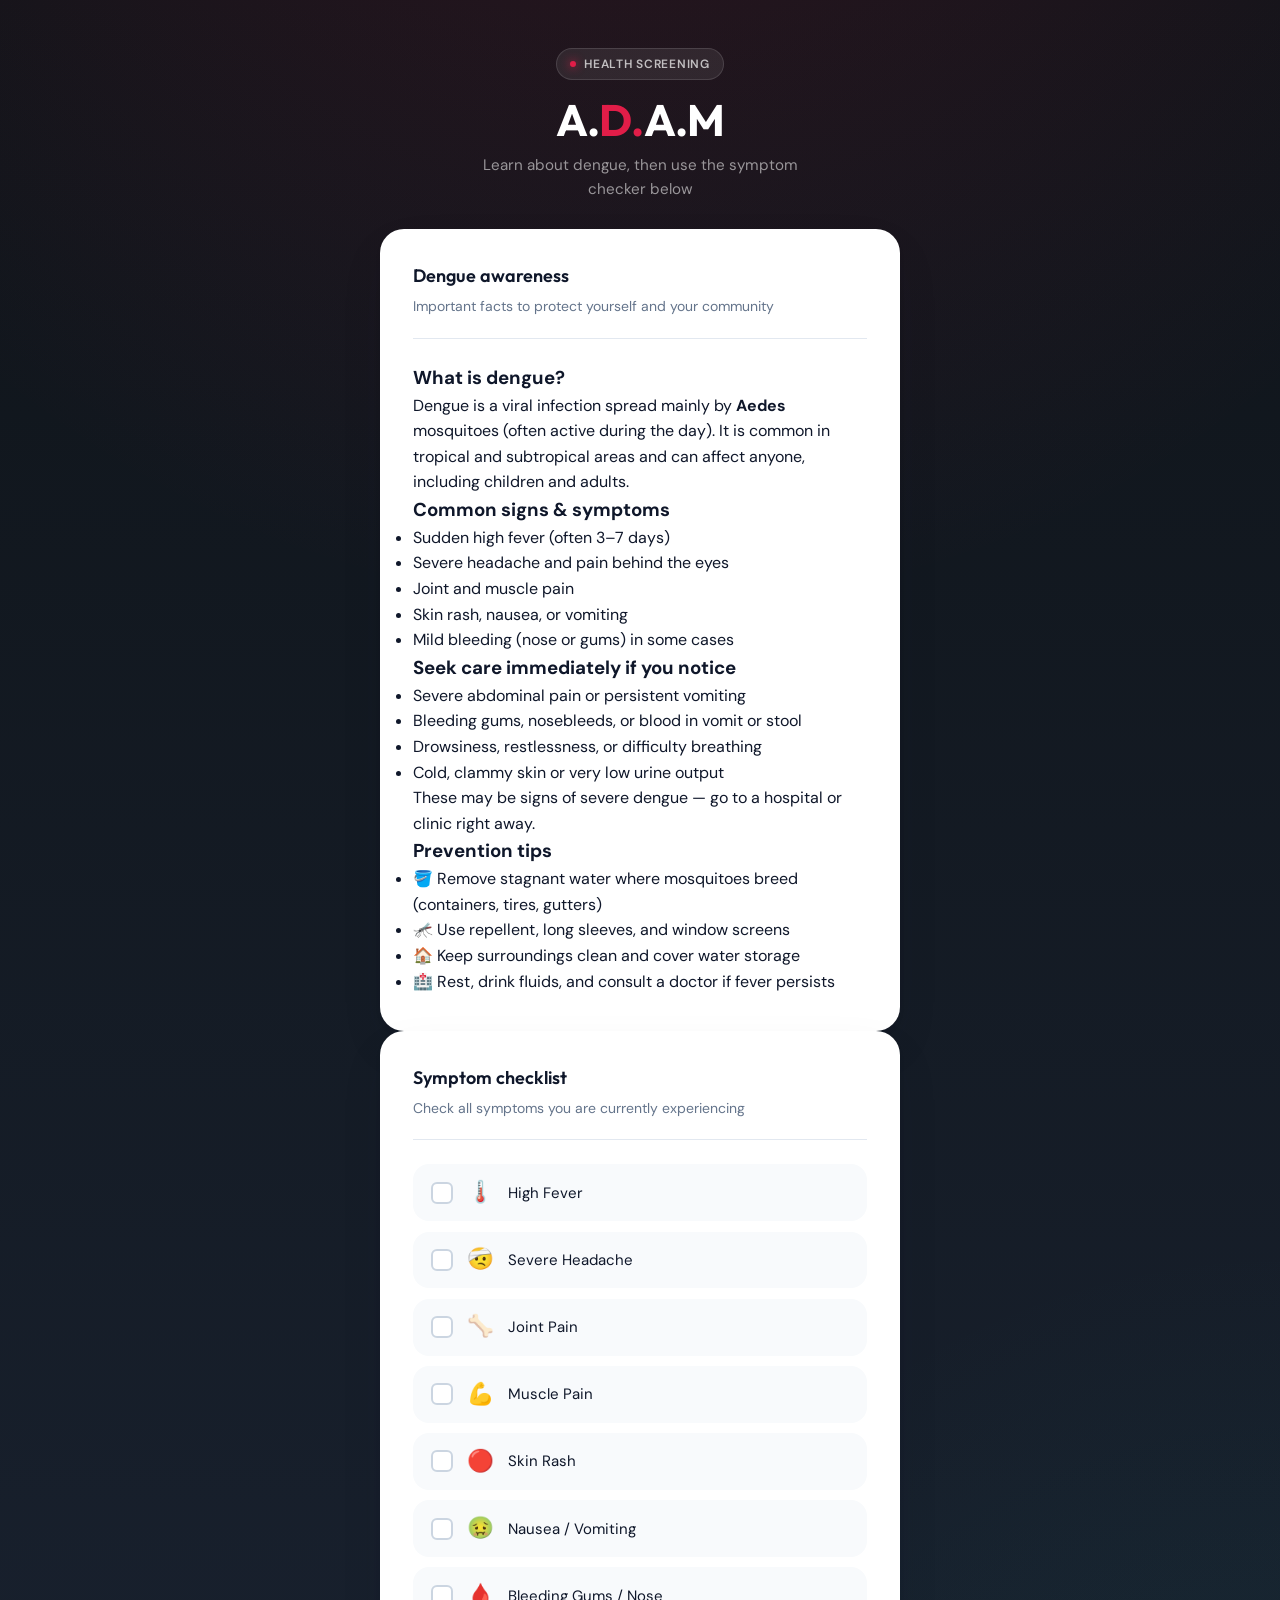
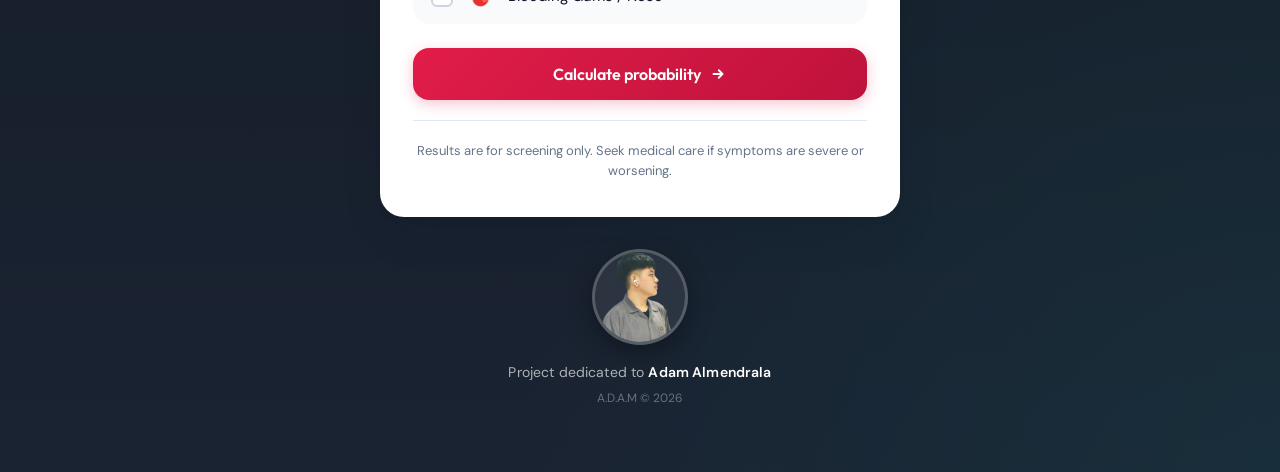
==== index.html @ 72e7fa80 "Update index.html" ====
<!DOCTYPE html>
<html lang="en">
<head>
    <meta charset="UTF-8">
    <meta name="viewport" content="width=device-width, initial-scale=1.0">
    <title>A.D.A.M — Dengue Assessment</title>
    <link rel="icon" href="assets/images/favicon.svg" type="image/svg+xml">
    <link rel="apple-touch-icon" href="assets/images/favicon.svg">
    <link rel="preconnect" href="https://fonts.googleapis.com">
    <link rel="preconnect" href="https://fonts.gstatic.com" crossorigin>
    <link rel="stylesheet" href="https://fonts.googleapis.com/css2?family=DM+Sans:ital,opsz,wght@0,9..40,400;0,9..40,500;0,9..40,600;0,9..40,700;1,9..40,400&family=Outfit:wght@500;600;700&display=optional">
    <link rel="stylesheet" href="assets/css/style.css">
</head>
<body>

<div class="page">
    <header class="brand">
        <div class="brand-badge">Health screening</div>
        <h1>A.<span>D.</span>A.M</h1>
        <p class="subtitle">Learn about dengue, then use the symptom checker below</p>
    </header>

    <main class="container">
        <section class="card awareness-card" aria-labelledby="awareness-heading">
            <div class="card-header">
                <h2 id="awareness-heading">Dengue awareness</h2>
                <p>Important facts to protect yourself and your community</p>
            </div>

            <div class="awareness-body">
                <article class="awareness-block">
                    <h3>What is dengue?</h3>
                    <p>
                        Dengue is a viral infection spread mainly by <strong>Aedes</strong> mosquitoes
                        (often active during the day). It is common in tropical and subtropical areas and can
                        affect anyone, including children and adults.
                    </p>
                </article>

                <article class="awareness-block">
                    <h3>Common signs &amp; symptoms</h3>
                    <ul class="awareness-list">
                        <li>Sudden high fever (often 3–7 days)</li>
                        <li>Severe headache and pain behind the eyes</li>
                        <li>Joint and muscle pain</li>
                        <li>Skin rash, nausea, or vomiting</li>
                        <li>Mild bleeding (nose or gums) in some cases</li>
                    </ul>
                </article>

                <article class="awareness-block awareness-alert">
                    <h3>Seek care immediately if you notice</h3>
                    <ul class="awareness-list">
                        <li>Severe abdominal pain or persistent vomiting</li>
                        <li>Bleeding gums, nosebleeds, or blood in vomit or stool</li>
                        <li>Drowsiness, restlessness, or difficulty breathing</li>
                        <li>Cold, clammy skin or very low urine output</li>
                    </ul>
                    <p class="awareness-alert-note">These may be signs of severe dengue — go to a hospital or clinic right away.</p>
                </article>

                <article class="awareness-block">
                    <h3>Prevention tips</h3>
                    <ul class="awareness-list awareness-list--prevention">
                        <li><span aria-hidden="true">🪣</span> Remove stagnant water where mosquitoes breed (containers, tires, gutters)</li>
                        <li><span aria-hidden="true">🦟</span> Use repellent, long sleeves, and window screens</li>
                        <li><span aria-hidden="true">🏠</span> Keep surroundings clean and cover water storage</li>
                        <li><span aria-hidden="true">🏥</span> Rest, drink fluids, and consult a doctor if fever persists</li>
                    </ul>
                </article>
            </div>
        </section>

        <div class="card">
            <div class="card-header">
                <h2>Symptom checklist</h2>
                <p>Check all symptoms you are currently experiencing</p>
            </div>

            <form id="assessment-form">
                <div class="symptoms-grid">

                    <div class="symptom">
                        <label>
                            <input type="checkbox" name="fever">
                            <span class="checkmark" aria-hidden="true"></span>
                            <span class="symptom-icon" aria-hidden="true">🌡️</span>
                            <span class="symptom-text">High Fever</span>
                        </label>
                    </div>

                    <div class="symptom">
                        <label>
                            <input type="checkbox" name="headache">
                            <span class="checkmark" aria-hidden="true"></span>
                            <span class="symptom-icon" aria-hidden="true">🤕</span>
                            <span class="symptom-text">Severe Headache</span>
                        </label>
                    </div>

                    <div class="symptom">
                        <label>
                            <input type="checkbox" name="joint_pain">
                            <span class="checkmark" aria-hidden="true"></span>
                            <span class="symptom-icon" aria-hidden="true">🦴</span>
                            <span class="symptom-text">Joint Pain</span>
                        </label>
                    </div>

                    <div class="symptom">
                        <label>
                            <input type="checkbox" name="muscle_pain">
                            <span class="checkmark" aria-hidden="true"></span>
                            <span class="symptom-icon" aria-hidden="true">💪</span>
                            <span class="symptom-text">Muscle Pain</span>
                        </label>
                    </div>

                    <div class="symptom">
                        <label>
                            <input type="checkbox" name="rash">
                            <span class="checkmark" aria-hidden="true"></span>
                            <span class="symptom-icon" aria-hidden="true">🔴</span>
                            <span class="symptom-text">Skin Rash</span>
                        </label>
                    </div>

                    <div class="symptom">
                        <label>
                            <input type="checkbox" name="nausea">
                            <span class="checkmark" aria-hidden="true"></span>
                            <span class="symptom-icon" aria-hidden="true">🤢</span>
                            <span class="symptom-text">Nausea / Vomiting</span>
                        </label>
                    </div>

                    <div class="symptom">
                        <label>
                            <input type="checkbox" name="bleeding">
                            <span class="checkmark" aria-hidden="true"></span>
                            <span class="symptom-icon" aria-hidden="true">🩸</span>
                            <span class="symptom-text">Bleeding Gums / Nose</span>
                        </label>
                    </div>

                </div>

                <button type="submit" class="btn-primary">
                    Calculate probability
                    <svg xmlns="http://www.w3.org/2000/svg" fill="none" viewBox="0 0 24 24" stroke="currentColor" stroke-width="2.5" aria-hidden="true">
                        <path stroke-linecap="round" stroke-linejoin="round" d="M13 7l5 5m0 0l-5 5m5-5H6"/>
                    </svg>
                </button>

                <p class="form-footer">
                    Results are for screening only. Seek medical care if symptoms are severe or worsening.
                </p>
            </form>
        </div>
    </main>

    <footer class="page-footer">
        <div class="dedication-photo-wrap">
            <img
                src="assets/images/adam-placeholder.svg"
                alt="Adam Almendrala"
                class="dedication-photo"
                width="96"
                height="96"
            >
        </div>
        <p class="dedication">Project dedicated to <strong>Adam Almendrala</strong></p>
        <p class="copyright">A.D.A.M &copy; <span id="year"></span></p>
    </footer>
</div>

<script src="assets/js/app.js"></script>
<script>document.getElementById('year').textContent = new Date().getFullYear();</script>
</body>
</html>
---- assets/css/style.css ----
/* A.D.A.M — Automated Dengue Assessment Monitor */
/* Fonts are loaded via <link> in HTML to avoid render-blocking @import flicker */

:root {
    --color-bg: #0f1419;
    --color-bg-accent: #1a2332;
    --color-surface: #ffffff;
    --color-surface-muted: #f8fafc;
    --color-border: #e2e8f0;
    --color-border-hover: #cbd5e1;
    --color-text: #0f172a;
    --color-text-muted: #64748b;
    --color-primary: #e11d48;
    --color-primary-dark: #be123c;
    --color-primary-glow: rgba(225, 29, 72, 0.25);
    --color-accent: #0d9488;
    --color-accent-soft: #ccfbf1;
    --radius-sm: 10px;
    --radius-md: 16px;
    --radius-lg: 24px;
    --shadow-card: 0 4px 6px -1px rgba(15, 23, 42, 0.06),
        0 20px 50px -12px rgba(15, 23, 42, 0.15);
    --shadow-elevated: 0 25px 60px -15px rgba(225, 29, 72, 0.2);
    --transition: 0.2s cubic-bezier(0.4, 0, 0.2, 1);
    --font-body: 'DM Sans', system-ui, sans-serif;
    --font-display: 'Outfit', system-ui, sans-serif;
}

*,
*::before,
*::after {
    box-sizing: border-box;
    margin: 0;
    padding: 0;
}

html {
    scroll-behavior: smooth;
}

html.result-pending .page {
    visibility: hidden;
}

body {
    font-family: var(--font-body);
    font-size: 16px;
    line-height: 1.6;
    color: var(--color-text);
    min-height: 100vh;
    background: var(--color-bg);
    background-image:
        radial-gradient(ellipse 80% 50% at 50% -20%, rgba(225, 29, 72, 0.15), transparent),
        radial-gradient(ellipse 60% 40% at 100% 100%, rgba(13, 148, 136, 0.1), transparent),
        linear-gradient(180deg, var(--color-bg) 0%, var(--color-bg-accent) 100%);
    -webkit-font-smoothing: antialiased;
}

/* Layout */
.page {
    min-height: 100vh;
    display: flex;
    flex-direction: column;
    align-items: center;
    padding: 2rem 1.25rem 3rem;
}

.container {
    width: 100%;
    max-width: 520px;
}

/* Brand header */
.brand {
    text-align: center;
    margin-bottom: 1.75rem;
}

.brand-badge {
    display: inline-flex;
    align-items: center;
    gap: 0.5rem;
    padding: 0.35rem 0.85rem;
    background: rgba(255, 255, 255, 0.08);
    border: 1px solid rgba(255, 255, 255, 0.12);
    border-radius: 999px;
    font-size: 0.75rem;
    font-weight: 600;
    letter-spacing: 0.06em;
    text-transform: uppercase;
    color: rgba(255, 255, 255, 0.7);
    margin-bottom: 1rem;
}

.brand-badge::before {
    content: '';
    width: 6px;
    height: 6px;
    background: var(--color-primary);
    border-radius: 50%;
    box-shadow: 0 0 10px var(--color-primary);
}

.brand h1 {
    font-family: var(--font-display);
    font-size: clamp(2.25rem, 6vw, 2.75rem);
    font-weight: 700;
    color: #fff;
    letter-spacing: -0.02em;
    line-height: 1.1;
}

.brand h1 span {
    color: var(--color-primary);
}

.brand .subtitle {
    margin-top: 0.5rem;
    font-size: 0.95rem;
    color: rgba(255, 255, 255, 0.55);
    max-width: 320px;
    margin-left: auto;
    margin-right: auto;
}

/* Card */
.card {
    background: var(--color-surface);
    border-radius: var(--radius-lg);
    padding: 1.75rem 1.5rem 2rem;
    box-shadow: var(--shadow-card);
    border: 1px solid rgba(255, 255, 255, 0.8);
}

.card-header {
    margin-bottom: 1.5rem;
    padding-bottom: 1.25rem;
    border-bottom: 1px solid var(--color-border);
}

.card-header h2 {
    font-family: var(--font-display);
    font-size: 1.125rem;
    font-weight: 600;
    color: var(--color-text);
}

.card-header p {
    font-size: 0.875rem;
    color: var(--color-text-muted);
    margin-top: 0.25rem;
}

/* Symptom checklist */
.symptoms-grid {
    display: flex;
    flex-direction: column;
    gap: 0.65rem;
}

.symptom {
    position: relative;
}

.symptom label {
    display: flex;
    align-items: center;
    gap: 0.875rem;
    padding: 0.9rem 1rem;
    background: var(--color-surface-muted);
    border: 2px solid transparent;
    border-radius: var(--radius-md);
    cursor: pointer;
    transition: var(--transition);
    user-select: none;
}

.symptom label:hover {
    background: #fff;
    border-color: var(--color-border-hover);
    box-shadow: 0 2px 8px rgba(15, 23, 42, 0.04);
}

.symptom input[type='checkbox'] {
    position: absolute;
    opacity: 0;
    width: 0;
    height: 0;
}

.symptom .checkmark {
    flex-shrink: 0;
    width: 22px;
    height: 22px;
    border: 2px solid var(--color-border-hover);
    border-radius: 6px;
    display: flex;
    align-items: center;
    justify-content: center;
    transition: var(--transition);
    background: #fff;
}

.symptom .checkmark::after {
    content: '';
    width: 6px;
    height: 10px;
    border: solid #fff;
    border-width: 0 2px 2px 0;
    transform: rotate(45deg) scale(0);
    margin-bottom: 2px;
    transition: transform 0.15s ease;
}

.symptom input:checked + .checkmark {
    background: var(--color-primary);
    border-color: var(--color-primary);
}

.symptom input:checked + .checkmark::after {
    transform: rotate(45deg) scale(1);
}

.symptom input:checked ~ .symptom-text {
    color: var(--color-text);
    font-weight: 600;
}

.symptom input:focus-visible + .checkmark {
    outline: 2px solid var(--color-primary);
    outline-offset: 2px;
}

.symptom:has(input:checked) label {
    background: #fff5f7;
    border-color: rgba(225, 29, 72, 0.25);
}

.symptom-icon {
    font-size: 1.35rem;
    line-height: 1;
    flex-shrink: 0;
}

.symptom-text {
    flex: 1;
    font-size: 0.9375rem;
    color: var(--color-text);
    transition: var(--transition);
}

/* Submit button */
.btn-primary {
    display: flex;
    align-items: center;
    justify-content: center;
    gap: 0.5rem;
    width: 100%;
    margin-top: 1.5rem;
    padding: 1rem 1.5rem;
    font-family: var(--font-display);
    font-size: 1rem;
    font-weight: 600;
    color: #fff;
    background: linear-gradient(135deg, var(--color-primary) 0%, var(--color-primary-dark) 100%);
    border: none;
    border-radius: var(--radius-md);
    cursor: pointer;
    box-shadow: 0 4px 14px var(--color-primary-glow);
    transition: var(--transition);
}

.btn-primary:hover {
    transform: translateY(-2px);
    box-shadow: var(--shadow-elevated);
}

.btn-primary:active {
    transform: translateY(0);
}

.btn-primary svg {
    width: 18px;
    height: 18px;
}

/* Footer note */
.form-footer {
    margin-top: 1.25rem;
    padding-top: 1.25rem;
    border-top: 1px solid var(--color-border);
    font-size: 0.8125rem;
    color: var(--color-text-muted);
    text-align: center;
    line-height: 1.5;
}

/* Result page */
.result-card .card-header {
    text-align: center;
    border-bottom: none;
    padding-bottom: 0;
}

.result-gauge {
    position: relative;
    width: 180px;
    height: 180px;
    margin: 0 auto 1.5rem;
}

.result-gauge-ring {
    width: 100%;
    height: 100%;
    border-radius: 50%;
    background: conic-gradient(
        var(--color-primary) calc(var(--score, var(--result-score, 0)) * 1%),
        var(--color-border) 0
    );
    display: flex;
    align-items: center;
    justify-content: center;
    padding: 8px;
    box-shadow: inset 0 0 0 1px rgba(0, 0, 0, 0.04);
}

.result-gauge-inner {
    width: 100%;
    height: 100%;
    border-radius: 50%;
    background: var(--color-surface);
    display: flex;
    flex-direction: column;
    align-items: center;
    justify-content: center;
    box-shadow: var(--shadow-card);
}

.result-gauge-inner h2 {
    font-family: var(--font-display);
    font-size: 2.5rem;
    font-weight: 700;
    color: var(--color-primary);
    line-height: 1;
}

.result-gauge-inner p {
    font-size: 0.75rem;
    font-weight: 600;
    text-transform: uppercase;
    letter-spacing: 0.08em;
    color: var(--color-text-muted);
    margin-top: 0.35rem;
}

.result-box {
    text-align: center;
    margin: 0 0 1.25rem;
}

.result-box h2 {
    font-family: var(--font-display);
    font-size: 3rem;
    font-weight: 700;
    color: var(--color-primary);
    line-height: 1;
}

.result-box > p {
    font-size: 0.875rem;
    color: var(--color-text-muted);
    margin-top: 0.35rem;
}

.risk {
    display: flex;
    align-items: center;
    justify-content: center;
    gap: 0.5rem;
    text-align: center;
    padding: 1rem 1.25rem;
    border-radius: var(--radius-md);
    color: #fff;
    font-family: var(--font-display);
    font-size: 1.0625rem;
    font-weight: 600;
    letter-spacing: 0.02em;
    margin-bottom: 1.25rem;
    box-shadow: 0 4px 12px rgba(0, 0, 0, 0.12);
}

.risk::before {
    font-size: 1.25rem;
}

.high-risk {
    background: linear-gradient(135deg, #dc2626 0%, #b91c1c 100%);
}

.high-risk::before {
    content: '⚠';
}

.moderate-risk {
    background: linear-gradient(135deg, #f59e0b 0%, #d97706 100%);
}

.moderate-risk::before {
    content: '◐';
}

.low-risk {
    background: linear-gradient(135deg, #16a34a 0%, #15803d 100%);
}

.low-risk::before {
    content: '✓';
}

.note {
    padding: 1rem 1.125rem;
    background: var(--color-accent-soft);
    border-radius: var(--radius-sm);
    border-left: 4px solid var(--color-accent);
    margin-bottom: 1.5rem;
}

.note p {
    font-size: 0.8125rem;
    color: #0f766e;
    line-height: 1.55;
    text-align: left;
}

.back-btn {
    display: flex;
    align-items: center;
    justify-content: center;
    gap: 0.5rem;
    width: 100%;
    padding: 0.9rem 1.5rem;
    font-family: var(--font-display);
    font-size: 0.9375rem;
    font-weight: 600;
    text-align: center;
    text-decoration: none;
    color: var(--color-text);
    background: var(--color-surface-muted);
    border: 2px solid var(--color-border);
    border-radius: var(--radius-md);
    transition: var(--transition);
}

.back-btn:hover {
    background: #fff;
    border-color: var(--color-border-hover);
    color: var(--color-primary);
}

.page-footer {
    margin-top: 2rem;
    text-align: center;
}

.dedication-photo-wrap {
    display: flex;
    justify-content: center;
    margin-bottom: 1rem;
}

.dedication-photo {
    width: 96px;
    height: 96px;
    border-radius: 50%;
    object-fit: cover;
    border: 3px solid rgba(255, 255, 255, 0.2);
    box-shadow: 0 8px 24px rgba(0, 0, 0, 0.35);
    background: rgba(255, 255, 255, 0.08);
}

.page-footer .dedication {
    font-size: 0.875rem;
    color: rgba(255, 255, 255, 0.65);
    margin-bottom: 0.35rem;
    letter-spacing: 0.01em;
}

.page-footer .dedication strong {
    color: #fff;
    font-weight: 600;
}

.page-footer .copyright {
    font-size: 0.75rem;
    color: rgba(255, 255, 255, 0.35);
}

/* Responsive */
@media (min-width: 480px) {
    .page {
        padding: 3rem 1.5rem 4rem;
    }

    .card {
        padding: 2rem 2rem 2.25rem;
    }
}

@media (prefers-reduced-motion: reduce) {
    *,
    *::before,
    *::after {
        animation-duration: 0.01ms !important;
        transition-duration: 0.01ms !important;
    }
}
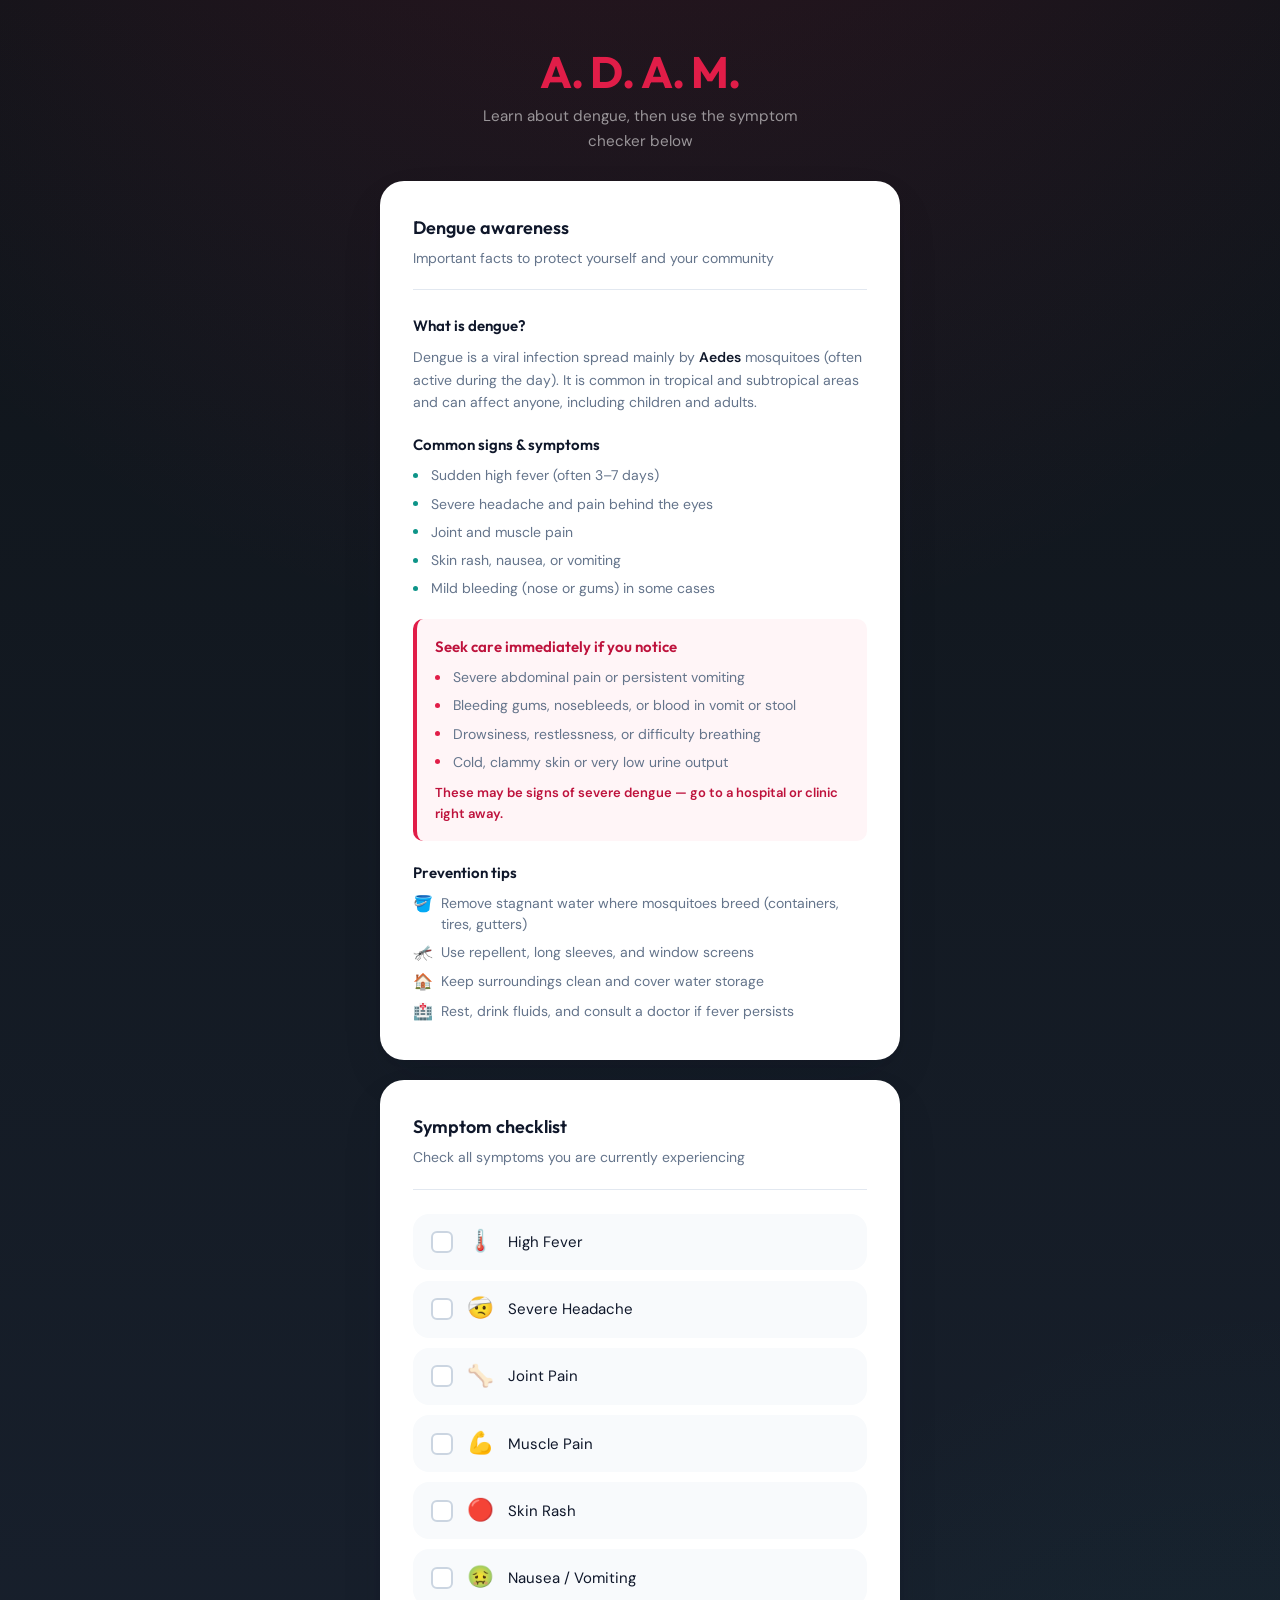
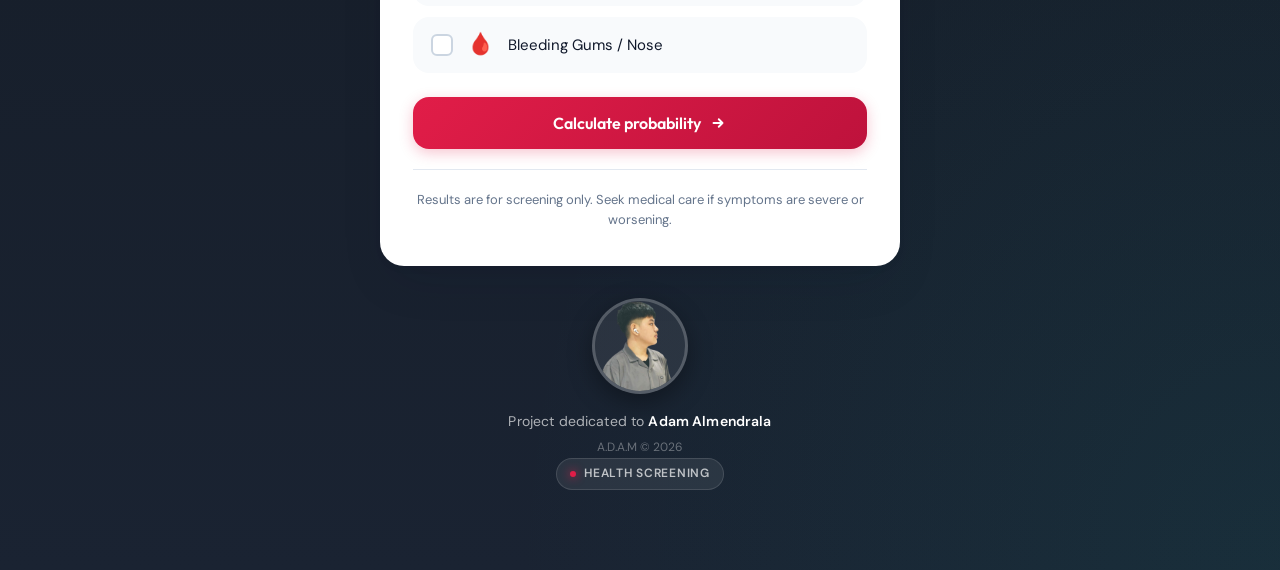
==== commit 3acd0338: "Update index.html" ====
--- a/index.html
+++ b/index.html
@@ -15,8 +15,12 @@
 
 <div class="page">
     <header class="brand">
-        <div class="brand-badge">Health screening</div>
-        <h1>A.<span>D.</span>A.M</h1>
+        <h1 class="brand-acronym" aria-label="Automated Dengue Assessment Monitor">
+            <span class="acronym-letter" data-meaning="Automated" tabindex="0">A</span><span class="acronym-dot" aria-hidden="true">.</span>
+            <span class="acronym-letter acronym-letter--accent" data-meaning="Dengue" tabindex="0">D</span><span class="acronym-dot" aria-hidden="true">.</span>
+            <span class="acronym-letter" data-meaning="Assessment" tabindex="0">A</span><span class="acronym-dot" aria-hidden="true">.</span>
+            <span class="acronym-letter" data-meaning="Monitor" tabindex="0">M</span><span class="acronym-dot" aria-hidden="true">.</span>
+        </h1>
         <p class="subtitle">Learn about dengue, then use the symptom checker below</p>
     </header>
 
@@ -171,6 +175,7 @@
         </div>
         <p class="dedication">Project dedicated to <strong>Adam Almendrala</strong></p>
         <p class="copyright">A.D.A.M &copy; <span id="year"></span></p>
+        <div class="brand-badge">Health screening</div>
     </footer>
 </div>
 
--- a/assets/css/style.css
+++ b/assets/css/style.css
@@ -68,7 +68,99 @@
 .container {
     width: 100%;
     max-width: 520px;
-}
+    display: flex;
+    flex-direction: column;
+    gap: 1.25rem;
+}
+
+/* Dengue awareness (index) */
+.awareness-body {
+    display: flex;
+    flex-direction: column;
+    gap: 1.25rem;
+}
+
+.awareness-block h3 {
+    font-family: var(--font-display);
+    font-size: 0.9375rem;
+    font-weight: 600;
+    color: var(--color-text);
+    margin-bottom: 0.5rem;
+}
+
+.awareness-block p {
+    font-size: 0.875rem;
+    color: var(--color-text-muted);
+    line-height: 1.6;
+}
+
+.awareness-block p strong {
+    color: var(--color-text);
+    font-weight: 600;
+}
+
+.awareness-list {
+    list-style: none;
+    display: flex;
+    flex-direction: column;
+    gap: 0.45rem;
+}
+
+.awareness-list li {
+    position: relative;
+    padding-left: 1.1rem;
+    font-size: 0.875rem;
+    color: var(--color-text-muted);
+    line-height: 1.5;
+}
+
+.awareness-list li::before {
+    content: '';
+    position: absolute;
+    left: 0;
+    top: 0.55em;
+    width: 5px;
+    height: 5px;
+    border-radius: 50%;
+    background: var(--color-accent);
+}
+
+.awareness-list--prevention li {
+    display: flex;
+    align-items: flex-start;
+    gap: 0.5rem;
+    padding-left: 0;
+}
+
+.awareness-list--prevention li::before {
+    content: none;
+}
+
+.awareness-list--prevention li span:first-child {
+    flex-shrink: 0;
+    font-size: 1rem;
+    line-height: 1.4;
+}
+.awareness-alert {
+    padding: 1rem 1.125rem;
+    background: #fff5f7;
+    border-radius: var(--radius-sm);
+    border-left: 4px solid var(--color-primary);
+}
+
+.awareness-alert h3 {
+    color: var(--color-primary-dark);
+}
+.awareness-alert .awareness-list li::before {
+    background: var(--color-primary);
+}
+.awareness-alert-note {
+    margin-top: 0.65rem;
+    font-size: 0.8125rem !important;
+    font-weight: 600;
+    color: var(--color-primary-dark) !important;
+}
+
 
 /* Brand header */
 .brand {
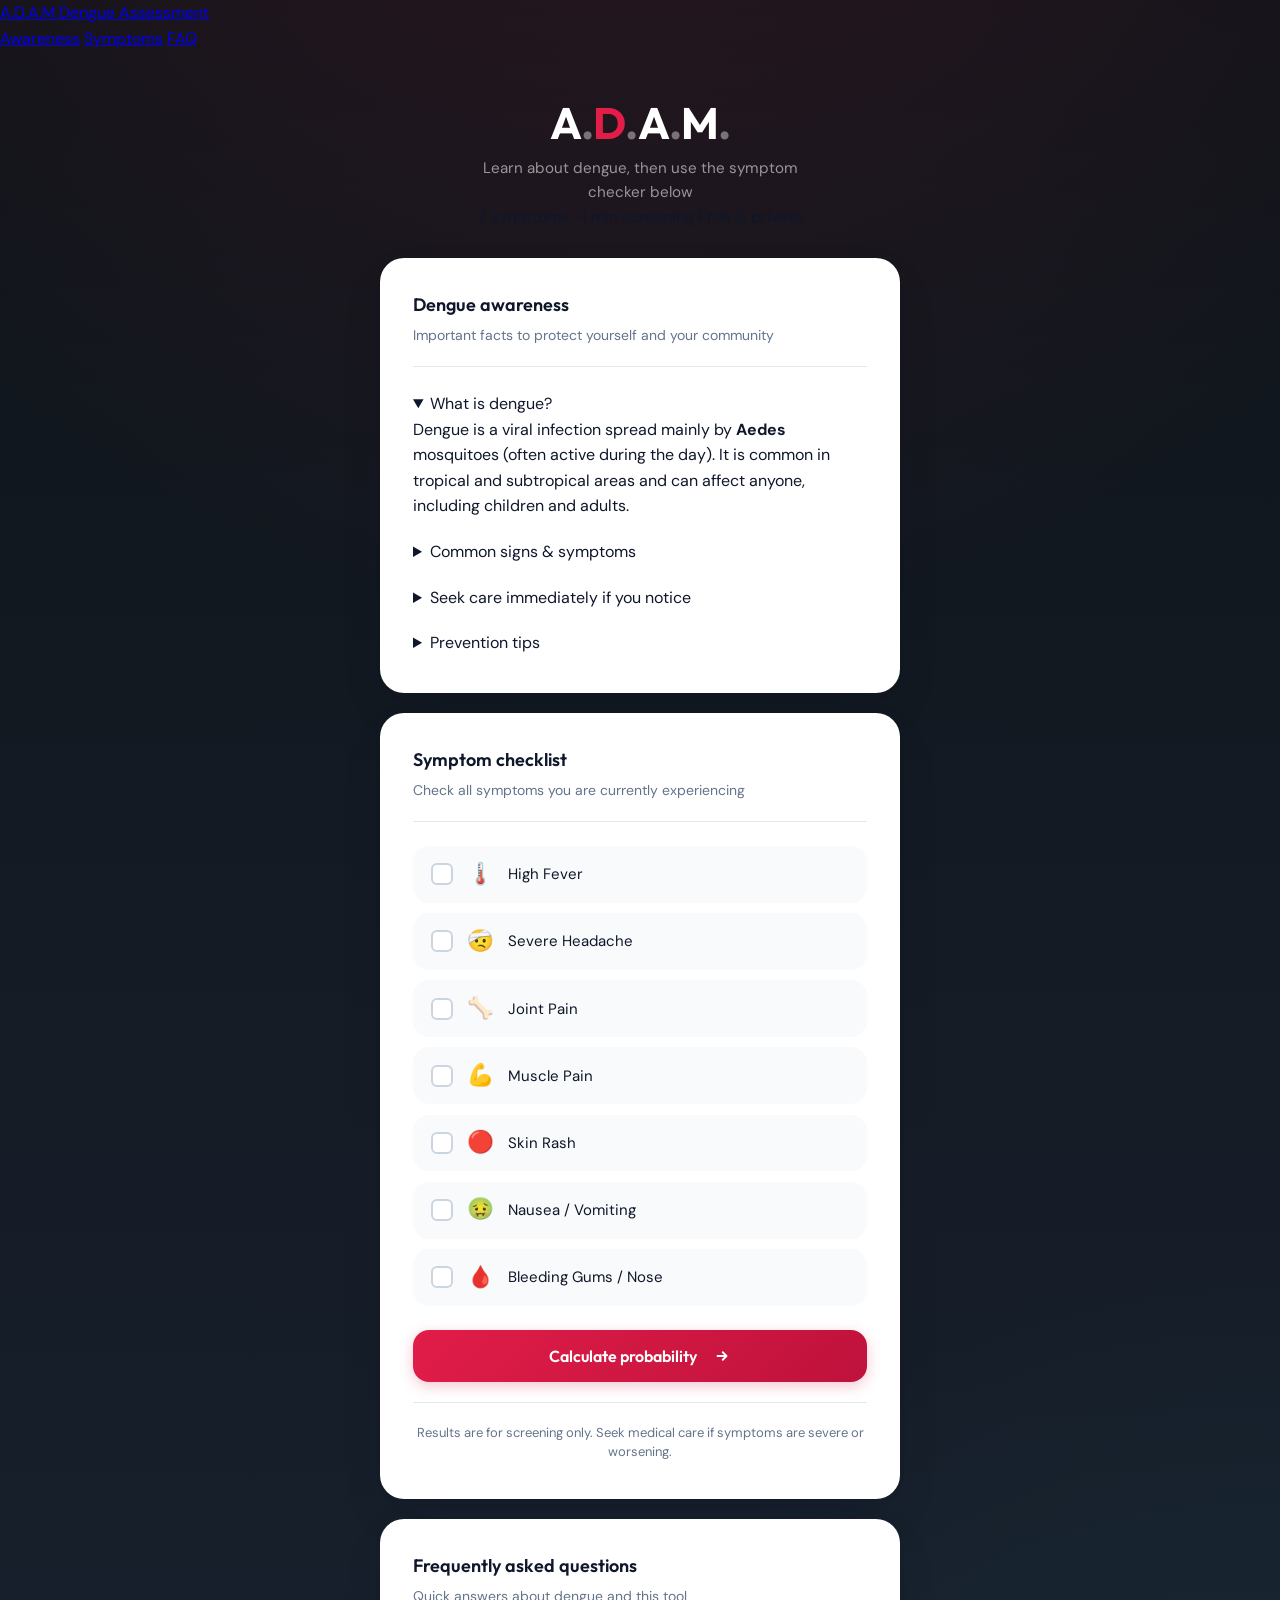
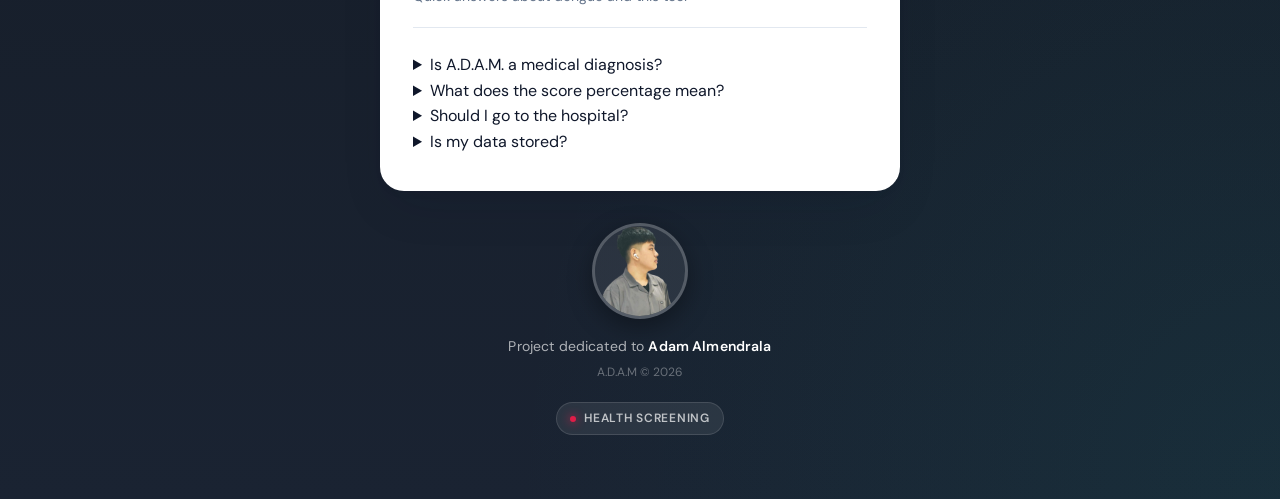
==== commit 28a75313: "Enhance index.html with meta tags and accessibility updates Added meta tags for description and them" ====
--- a/index.html
+++ b/index.html
@@ -3,6 +3,8 @@
 <head>
     <meta charset="UTF-8">
     <meta name="viewport" content="width=device-width, initial-scale=1.0">
+    <meta name="description" content="A.D.A.M — free dengue symptom screening, awareness, and prevention tips.">
+    <meta name="theme-color" content="#0f1419">
     <title>A.D.A.M — Dengue Assessment</title>
     <link rel="icon" href="assets/images/favicon.svg" type="image/svg+xml">
     <link rel="apple-touch-icon" href="assets/images/favicon.svg">
@@ -13,6 +15,18 @@
 </head>
 <body>
 
+<nav class="site-nav" id="site-nav" aria-label="Main navigation">
+    <a class="site-nav-logo" href="index.html" aria-label="A.D.A.M — Automated Dengue Assessment Monitor">
+        <span class="site-nav-logo-mark">A.<span class="site-nav-logo-accent">D.</span>A.M</span>
+        <span class="site-nav-logo-tagline">Dengue Assessment</span>
+    </a>
+    <div class="site-nav-links">
+        <a href="#awareness">Awareness</a>
+        <a href="#checklist">Symptoms</a>
+        <a href="#faq">FAQ</a>
+    </div>
+</nav>
+
 <div class="page">
     <header class="brand">
         <h1 class="brand-acronym" aria-label="Automated Dengue Assessment Monitor">
@@ -22,60 +36,73 @@
             <span class="acronym-letter" data-meaning="Monitor" tabindex="0">M</span><span class="acronym-dot" aria-hidden="true">.</span>
         </h1>
         <p class="subtitle">Learn about dengue, then use the symptom checker below</p>
+        <div class="hero-pills" aria-label="Quick facts">
+            <span class="pill">7 symptoms</span>
+            <span class="pill">~1 min screening</span>
+            <span class="pill">Free &amp; private</span>
+        </div>
     </header>
 
     <main class="container">
-        <section class="card awareness-card" aria-labelledby="awareness-heading">
+        <section class="card awareness-card" id="awareness" aria-labelledby="awareness-heading">
             <div class="card-header">
                 <h2 id="awareness-heading">Dengue awareness</h2>
                 <p>Important facts to protect yourself and your community</p>
             </div>
 
             <div class="awareness-body">
-                <article class="awareness-block">
-                    <h3>What is dengue?</h3>
-                    <p>
-                        Dengue is a viral infection spread mainly by <strong>Aedes</strong> mosquitoes
-                        (often active during the day). It is common in tropical and subtropical areas and can
-                        affect anyone, including children and adults.
-                    </p>
-                </article>
-
-                <article class="awareness-block">
-                    <h3>Common signs &amp; symptoms</h3>
-                    <ul class="awareness-list">
-                        <li>Sudden high fever (often 3–7 days)</li>
-                        <li>Severe headache and pain behind the eyes</li>
-                        <li>Joint and muscle pain</li>
-                        <li>Skin rash, nausea, or vomiting</li>
-                        <li>Mild bleeding (nose or gums) in some cases</li>
-                    </ul>
-                </article>
-
-                <article class="awareness-block awareness-alert">
-                    <h3>Seek care immediately if you notice</h3>
-                    <ul class="awareness-list">
-                        <li>Severe abdominal pain or persistent vomiting</li>
-                        <li>Bleeding gums, nosebleeds, or blood in vomit or stool</li>
-                        <li>Drowsiness, restlessness, or difficulty breathing</li>
-                        <li>Cold, clammy skin or very low urine output</li>
-                    </ul>
-                    <p class="awareness-alert-note">These may be signs of severe dengue — go to a hospital or clinic right away.</p>
-                </article>
-
-                <article class="awareness-block">
-                    <h3>Prevention tips</h3>
-                    <ul class="awareness-list awareness-list--prevention">
-                        <li><span aria-hidden="true">🪣</span> Remove stagnant water where mosquitoes breed (containers, tires, gutters)</li>
-                        <li><span aria-hidden="true">🦟</span> Use repellent, long sleeves, and window screens</li>
-                        <li><span aria-hidden="true">🏠</span> Keep surroundings clean and cover water storage</li>
-                        <li><span aria-hidden="true">🏥</span> Rest, drink fluids, and consult a doctor if fever persists</li>
-                    </ul>
-                </article>
+                <details class="awareness-accordion" open>
+                    <summary>What is dengue?</summary>
+                    <div class="awareness-accordion-body">
+                        <p>
+                            Dengue is a viral infection spread mainly by <strong>Aedes</strong> mosquitoes
+                            (often active during the day). It is common in tropical and subtropical areas and can
+                            affect anyone, including children and adults.
+                        </p>
+                    </div>
+                </details>
+
+                <details class="awareness-accordion">
+                    <summary>Common signs &amp; symptoms</summary>
+                    <div class="awareness-accordion-body">
+                        <ul class="awareness-list">
+                            <li>Sudden high fever (often 3–7 days)</li>
+                            <li>Severe headache and pain behind the eyes</li>
+                            <li>Joint and muscle pain</li>
+                            <li>Skin rash, nausea, or vomiting</li>
+                            <li>Mild bleeding (nose or gums) in some cases</li>
+                        </ul>
+                    </div>
+                </details>
+
+                <details class="awareness-accordion awareness-accordion--alert">
+                    <summary>Seek care immediately if you notice</summary>
+                    <div class="awareness-accordion-body">
+                        <ul class="awareness-list">
+                            <li>Severe abdominal pain or persistent vomiting</li>
+                            <li>Bleeding gums, nosebleeds, or blood in vomit or stool</li>
+                            <li>Drowsiness, restlessness, or difficulty breathing</li>
+                            <li>Cold, clammy skin or very low urine output</li>
+                        </ul>
+                        <p class="awareness-alert-note">These may be signs of severe dengue — go to a hospital or clinic right away.</p>
+                    </div>
+                </details>
+
+                <details class="awareness-accordion">
+                    <summary>Prevention tips</summary>
+                    <div class="awareness-accordion-body">
+                        <ul class="awareness-list awareness-list--prevention">
+                            <li><span aria-hidden="true">🪣</span> Remove stagnant water where mosquitoes breed (containers, tires, gutters)</li>
+                            <li><span aria-hidden="true">🦟</span> Use repellent, long sleeves, and window screens</li>
+                            <li><span aria-hidden="true">🏠</span> Keep surroundings clean and cover water storage</li>
+                            <li><span aria-hidden="true">🏥</span> Rest, drink fluids, and consult a doctor if fever persists</li>
+                        </ul>
+                    </div>
+                </details>
             </div>
         </section>
 
-        <div class="card">
+        <div class="card" id="checklist">
             <div class="card-header">
                 <h2>Symptom checklist</h2>
                 <p>Check all symptoms you are currently experiencing</p>
@@ -149,8 +176,9 @@
 
                 </div>
 
-                <button type="submit" class="btn-primary">
-                    Calculate probability
+                <button type="submit" class="btn-primary" id="submit-assessment">
+                    <span class="btn-label">Calculate probability</span>
+                    <span class="btn-spinner" aria-hidden="true"></span>
                     <svg xmlns="http://www.w3.org/2000/svg" fill="none" viewBox="0 0 24 24" stroke="currentColor" stroke-width="2.5" aria-hidden="true">
                         <path stroke-linecap="round" stroke-linejoin="round" d="M13 7l5 5m0 0l-5 5m5-5H6"/>
                     </svg>
@@ -161,7 +189,39 @@
                 </p>
             </form>
         </div>
+
+        <section class="card faq-card" id="faq" aria-labelledby="faq-heading">
+            <div class="card-header">
+                <h2 id="faq-heading">Frequently asked questions</h2>
+                <p>Quick answers about dengue and this tool</p>
+            </div>
+            <div class="faq-list">
+                <details class="faq-item">
+                    <summary>Is A.D.A.M. a medical diagnosis?</summary>
+                    <p>No. This tool provides a screening score based on symptoms you select. Only a healthcare professional can diagnose dengue.</p>
+                </details>
+                <details class="faq-item">
+                    <summary>What does the score percentage mean?</summary>
+                    <p>It reflects how many weighted symptoms you reported. A higher score suggests higher concern — not a confirmed infection.</p>
+                </details>
+                <details class="faq-item">
+                    <summary>Should I go to the hospital?</summary>
+                    <p>Go immediately if you have severe pain, persistent vomiting, bleeding, difficulty breathing, or feel very weak or confused.</p>
+                </details>
+                <details class="faq-item">
+                    <summary>Is my data stored?</summary>
+                    <p>No. Your selections are not saved on a server. Results are passed only in the page URL when you view your score.</p>
+                </details>
+            </div>
+        </section>
     </main>
+
+    <button type="button" class="back-to-top" id="back-to-top" aria-label="Back to top" hidden>
+        <svg xmlns="http://www.w3.org/2000/svg" fill="none" viewBox="0 0 24 24" stroke="currentColor" stroke-width="2.5" aria-hidden="true">
+            <path stroke-linecap="round" stroke-linejoin="round" d="M5 15l7-7 7 7"/>
+        </svg>
+    </button>
+    <div class="toast" id="toast" role="status" aria-live="polite" hidden></div>
 
     <footer class="page-footer">
         <div class="dedication-photo-wrap">
--- a/assets/css/style.css
+++ b/assets/css/style.css
@@ -141,6 +141,7 @@
     font-size: 1rem;
     line-height: 1.4;
 }
+
 .awareness-alert {
     padding: 1rem 1.125rem;
     background: #fff5f7;
@@ -151,16 +152,17 @@
 .awareness-alert h3 {
     color: var(--color-primary-dark);
 }
+
 .awareness-alert .awareness-list li::before {
     background: var(--color-primary);
 }
+
 .awareness-alert-note {
     margin-top: 0.65rem;
     font-size: 0.8125rem !important;
     font-weight: 600;
     color: var(--color-primary-dark) !important;
 }
-
 
 /* Brand header */
 .brand {
@@ -181,7 +183,10 @@
     letter-spacing: 0.06em;
     text-transform: uppercase;
     color: rgba(255, 255, 255, 0.7);
-    margin-bottom: 1rem;
+}
+
+.page-footer .brand-badge {
+    margin-top: 1.25rem;
 }
 
 .brand-badge::before {
@@ -202,8 +207,87 @@
     line-height: 1.1;
 }
 
-.brand h1 span {
+.brand-acronym {
+    display: inline-flex;
+    align-items: baseline;
+    justify-content: center;
+    flex-wrap: wrap;
+    gap: 0;
+}
+
+.acronym-letter {
+    position: relative;
+    cursor: help;
+    transition: color var(--transition), transform var(--transition);
+    outline: none;
+}
+
+.acronym-letter--accent {
     color: var(--color-primary);
+}
+
+.acronym-letter:hover,
+.acronym-letter:focus-visible {
+    color: var(--color-primary);
+    transform: translateY(-2px);
+}
+
+.acronym-dot {
+    color: rgba(255, 255, 255, 0.4);
+    pointer-events: none;
+    user-select: none;
+}
+
+.acronym-letter::after {
+    content: attr(data-meaning);
+    position: absolute;
+    left: 50%;
+    bottom: calc(100% + 0.55rem);
+    transform: translateX(-50%) translateY(6px);
+    padding: 0.35rem 0.65rem;
+    font-family: var(--font-body);
+    font-size: 0.6875rem;
+    font-weight: 600;
+    letter-spacing: 0.04em;
+    text-transform: uppercase;
+    white-space: nowrap;
+    color: #fff;
+    background: rgba(15, 20, 25, 0.92);
+    border: 1px solid rgba(255, 255, 255, 0.12);
+    border-radius: 6px;
+    box-shadow: 0 8px 20px rgba(0, 0, 0, 0.35);
+    opacity: 0;
+    visibility: hidden;
+    pointer-events: none;
+    transition: opacity var(--transition), transform var(--transition), visibility var(--transition);
+    z-index: 10;
+}
+
+.acronym-letter::before {
+    content: '';
+    position: absolute;
+    left: 50%;
+    bottom: calc(100% + 0.2rem);
+    transform: translateX(-50%);
+    border: 5px solid transparent;
+    border-top-color: rgba(15, 20, 25, 0.92);
+    opacity: 0;
+    visibility: hidden;
+    transition: opacity var(--transition), visibility var(--transition);
+    z-index: 10;
+}
+
+.acronym-letter:hover::after,
+.acronym-letter:focus-visible::after {
+    opacity: 1;
+    visibility: visible;
+    transform: translateX(-50%) translateY(0);
+}
+
+.acronym-letter:hover::before,
+.acronym-letter:focus-visible::before {
+    opacity: 1;
+    visibility: visible;
 }
 
 .brand .subtitle {
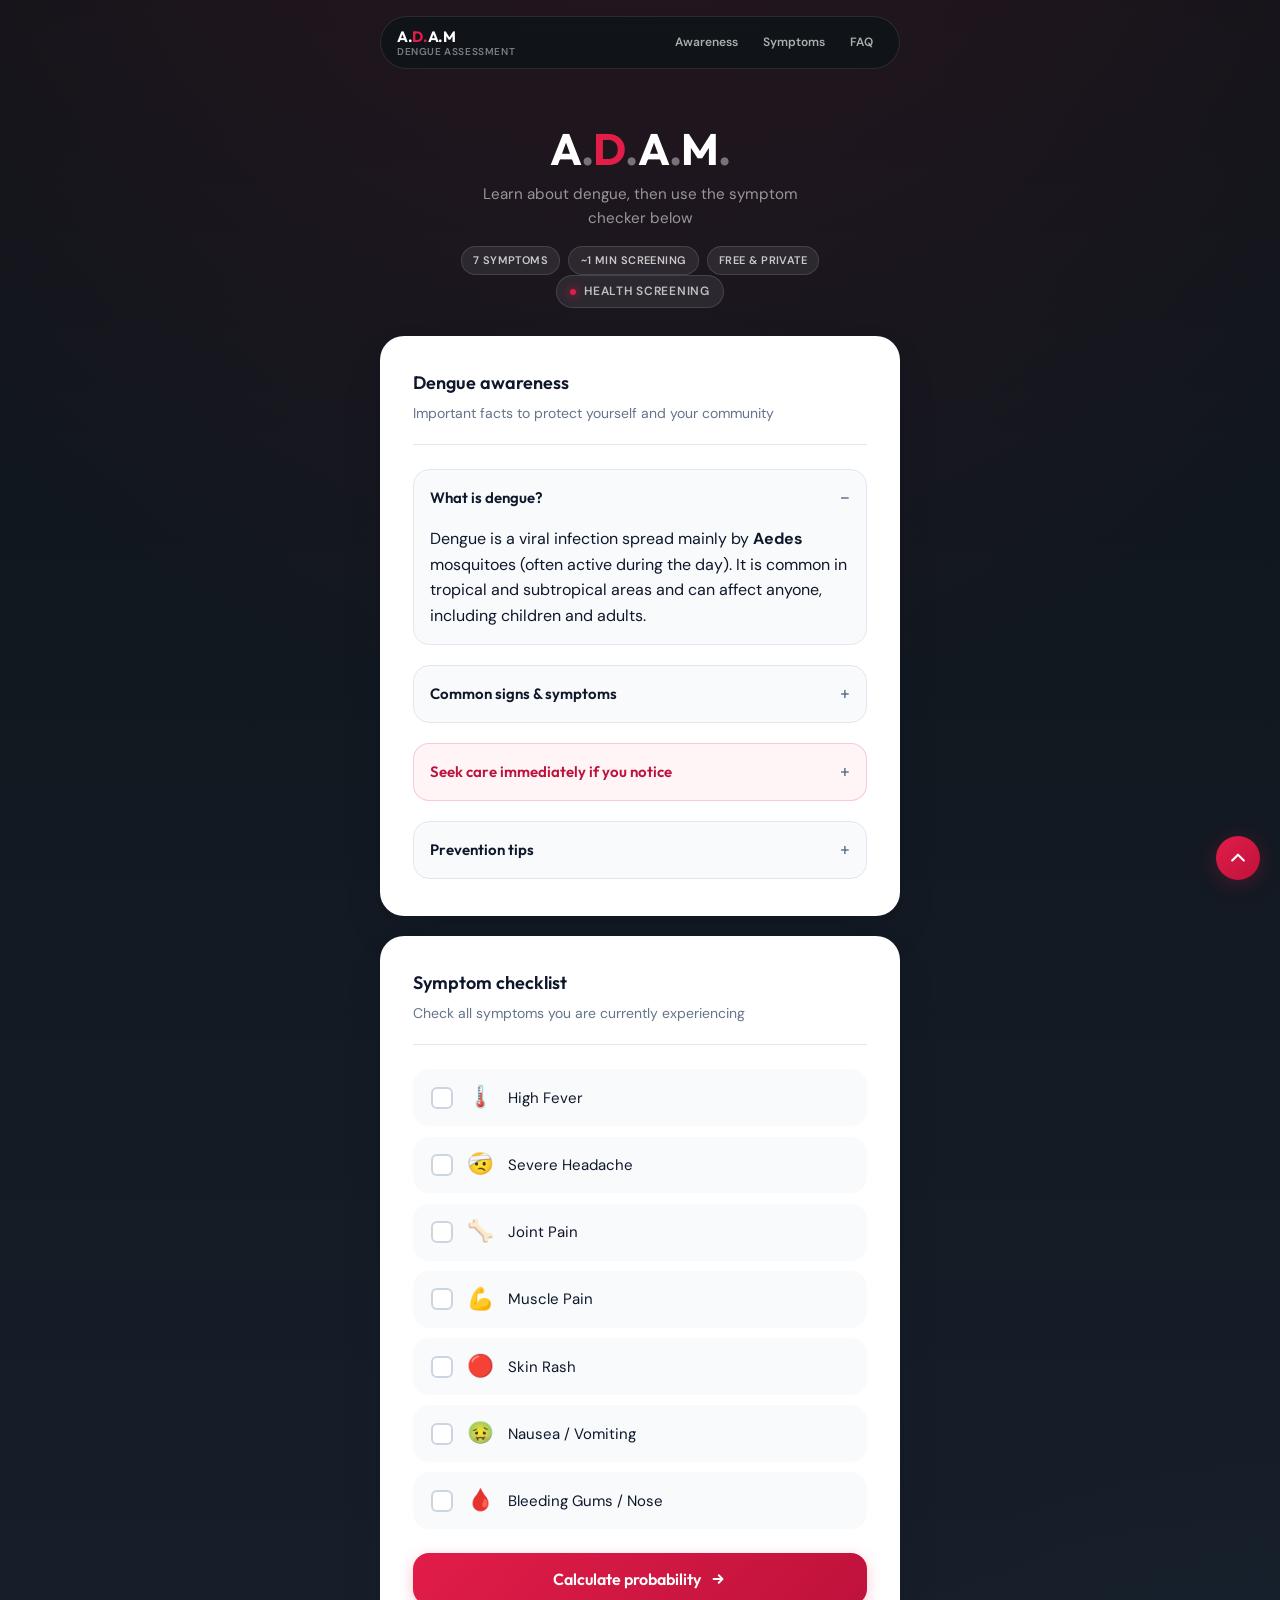
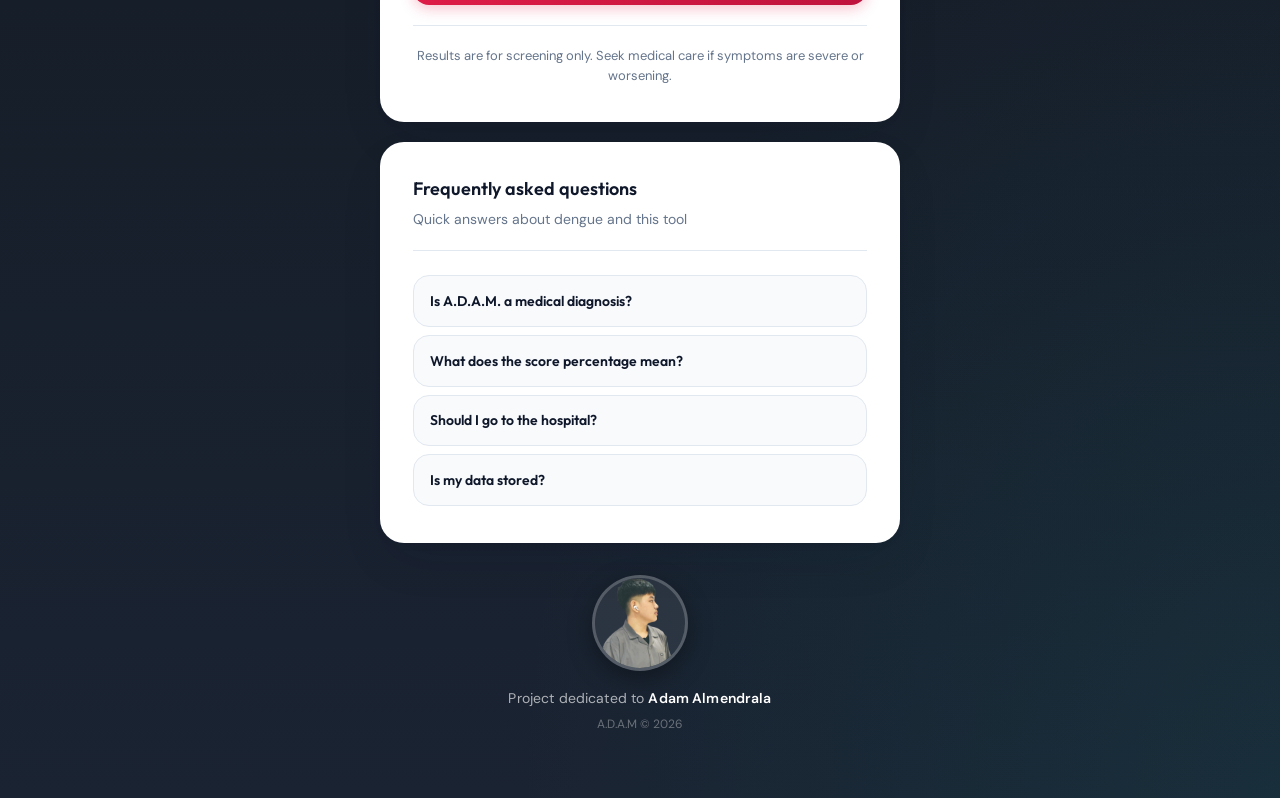
==== commit da0590e7: "Update index.html" ====
--- a/index.html
+++ b/index.html
@@ -41,6 +41,7 @@
             <span class="pill">~1 min screening</span>
             <span class="pill">Free &amp; private</span>
         </div>
+        <div class="brand-badge">Health screening</div>
     </header>
 
     <main class="container">
@@ -235,7 +236,6 @@
         </div>
         <p class="dedication">Project dedicated to <strong>Adam Almendrala</strong></p>
         <p class="copyright">A.D.A.M &copy; <span id="year"></span></p>
-        <div class="brand-badge">Health screening</div>
     </footer>
 </div>
 
--- a/assets/css/style.css
+++ b/assets/css/style.css
@@ -62,7 +62,7 @@
     display: flex;
     flex-direction: column;
     align-items: center;
-    padding: 2rem 1.25rem 3rem;
+    padding: 0.5rem 1.25rem 3rem;
 }
 
 .container {
@@ -427,6 +427,7 @@
 
 /* Submit button */
 .btn-primary {
+    position: relative;
     display: flex;
     align-items: center;
     justify-content: center;
@@ -671,7 +672,486 @@
     color: rgba(255, 255, 255, 0.35);
 }
 
+/* Site navigation */
+.site-nav {
+    position: sticky;
+    top: 0;
+    z-index: 100;
+    display: flex;
+    align-items: center;
+    justify-content: space-between;
+    gap: 1rem;
+    max-width: 520px;
+    width: calc(100% - 2.5rem);
+    margin: 1rem auto 0.5rem;
+    padding: 0.65rem 1rem;
+    background: rgba(15, 20, 25, 0.85);
+    backdrop-filter: blur(12px);
+    -webkit-backdrop-filter: blur(12px);
+    border: 1px solid rgba(255, 255, 255, 0.1);
+    border-radius: 999px;
+    transition: box-shadow var(--transition), background var(--transition);
+}
+
+.site-nav.is-scrolled {
+    box-shadow: 0 8px 32px rgba(0, 0, 0, 0.35);
+    background: rgba(15, 20, 25, 0.95);
+}
+
+.site-nav-logo {
+    display: flex;
+    flex-direction: column;
+    align-items: flex-start;
+    gap: 0.05rem;
+    min-width: 0;
+    flex-shrink: 0;
+    font-family: var(--font-display);
+    text-decoration: none;
+    letter-spacing: -0.02em;
+    line-height: 1.15;
+}
+
+.site-nav-logo-mark {
+    font-size: 0.9375rem;
+    font-weight: 700;
+    color: #fff;
+    white-space: nowrap;
+}
+
+.site-nav-logo-accent {
+    color: var(--color-primary);
+}
+
+.site-nav-logo-tagline {
+    font-family: var(--font-body);
+    font-size: 0.625rem;
+    font-weight: 600;
+    letter-spacing: 0.06em;
+    text-transform: uppercase;
+    color: rgba(255, 255, 255, 0.45);
+    white-space: nowrap;
+}
+
+.site-nav-links {
+    display: flex;
+    align-items: center;
+    gap: 0.25rem;
+    flex-shrink: 1;
+    flex-wrap: wrap;
+    justify-content: flex-end;
+}
+
+.site-nav-links a {
+    font-size: 0.75rem;
+    font-weight: 600;
+    color: rgba(255, 255, 255, 0.65);
+    text-decoration: none;
+    padding: 0.35rem 0.65rem;
+    border-radius: 999px;
+    transition: color var(--transition), background var(--transition);
+}
+
+.site-nav-links a:hover {
+    color: #fff;
+    background: rgba(255, 255, 255, 0.08);
+}
+
+/* Hero pills */
+.hero-pills {
+    display: flex;
+    flex-wrap: wrap;
+    justify-content: center;
+    gap: 0.5rem;
+    margin-top: 1rem;
+}
+
+.pill {
+    font-size: 0.6875rem;
+    font-weight: 600;
+    letter-spacing: 0.04em;
+    text-transform: uppercase;
+    color: rgba(255, 255, 255, 0.75);
+    padding: 0.3rem 0.7rem;
+    border-radius: 999px;
+    background: rgba(255, 255, 255, 0.08);
+    border: 1px solid rgba(255, 255, 255, 0.12);
+}
+
+/* Awareness accordion */
+.awareness-accordion {
+    border: 1px solid var(--color-border);
+    border-radius: var(--radius-md);
+    overflow: hidden;
+    background: var(--color-surface-muted);
+}
+
+.awareness-accordion summary {
+    list-style: none;
+    cursor: pointer;
+    padding: 0.85rem 1rem;
+    font-family: var(--font-display);
+    font-size: 0.9375rem;
+    font-weight: 600;
+    color: var(--color-text);
+    display: flex;
+    align-items: center;
+    justify-content: space-between;
+    gap: 0.5rem;
+    transition: background var(--transition);
+}
+
+.awareness-accordion summary::-webkit-details-marker {
+    display: none;
+}
+
+.awareness-accordion summary::after {
+    content: '+';
+    font-size: 1.125rem;
+    font-weight: 400;
+    color: var(--color-text-muted);
+    transition: transform var(--transition);
+}
+
+.awareness-accordion[open] summary::after {
+    content: '−';
+}
+
+.awareness-accordion summary:hover {
+    background: #fff;
+}
+
+.awareness-accordion-body {
+    padding: 0 1rem 1rem;
+}
+
+.awareness-accordion--alert {
+    background: #fff5f7;
+    border-color: rgba(225, 29, 72, 0.2);
+}
+
+.awareness-accordion--alert summary {
+    color: var(--color-primary-dark);
+}
+
+/* Symptom progress */
+.symptom-progress {
+    margin-bottom: 1rem;
+    padding: 0.85rem 1rem;
+    background: var(--color-surface-muted);
+    border-radius: var(--radius-md);
+    border: 1px solid var(--color-border);
+}
+
+.symptom-progress-header {
+    display: flex;
+    align-items: center;
+    justify-content: space-between;
+    gap: 0.75rem;
+    font-size: 0.8125rem;
+    color: var(--color-text-muted);
+    margin-bottom: 0.5rem;
+}
+
+.symptom-progress-header strong {
+    color: var(--color-primary);
+    font-weight: 700;
+}
+
+.live-score {
+    font-family: var(--font-display);
+    font-weight: 600;
+    color: var(--color-text);
+}
+
+.symptom-progress-track {
+    height: 6px;
+    background: var(--color-border);
+    border-radius: 999px;
+    overflow: hidden;
+}
+
+.symptom-progress-fill {
+    height: 100%;
+    width: 0%;
+    background: linear-gradient(90deg, var(--color-accent), var(--color-primary));
+    border-radius: 999px;
+    transition: width 0.25s ease;
+}
+
+.form-toolbar {
+    display: flex;
+    justify-content: flex-end;
+    margin-bottom: 0.75rem;
+}
+
+.btn-ghost {
+    font-family: var(--font-body);
+    font-size: 0.8125rem;
+    font-weight: 600;
+    color: var(--color-text-muted);
+    background: transparent;
+    border: none;
+    cursor: pointer;
+    padding: 0.25rem 0.5rem;
+    border-radius: var(--radius-sm);
+    transition: color var(--transition), background var(--transition);
+}
+
+.btn-ghost:hover {
+    color: var(--color-primary);
+    background: #fff5f7;
+}
+
+.btn-primary.is-loading {
+    pointer-events: none;
+    opacity: 0.85;
+}
+
+.btn-primary.is-loading .btn-label {
+    opacity: 0;
+}
+
+.btn-primary.is-loading .btn-spinner {
+    display: block;
+}
+
+.btn-spinner {
+    display: none;
+    position: absolute;
+    width: 20px;
+    height: 20px;
+    border: 2px solid rgba(255, 255, 255, 0.35);
+    border-top-color: #fff;
+    border-radius: 50%;
+    animation: spin 0.7s linear infinite;
+}
+
+@keyframes spin {
+    to {
+        transform: rotate(360deg);
+    }
+}
+
+/* FAQ */
+.faq-list {
+    display: flex;
+    flex-direction: column;
+    gap: 0.5rem;
+}
+
+.faq-item {
+    border: 1px solid var(--color-border);
+    border-radius: var(--radius-md);
+    background: var(--color-surface-muted);
+    overflow: hidden;
+}
+
+.faq-item summary {
+    list-style: none;
+    cursor: pointer;
+    padding: 0.85rem 1rem;
+    font-family: var(--font-display);
+    font-size: 0.875rem;
+    font-weight: 600;
+    color: var(--color-text);
+}
+
+.faq-item summary::-webkit-details-marker {
+    display: none;
+}
+
+.faq-item p {
+    padding: 0 1rem 1rem;
+    font-size: 0.875rem;
+    color: var(--color-text-muted);
+    line-height: 1.55;
+}
+
+/* Result page extras */
+.result-guidance {
+    padding: 1rem 1.125rem;
+    border-radius: var(--radius-md);
+    margin-bottom: 1.25rem;
+    border: 1px solid var(--color-border);
+    background: var(--color-surface-muted);
+}
+
+.result-guidance h3 {
+    font-family: var(--font-display);
+    font-size: 0.9375rem;
+    font-weight: 600;
+    margin-bottom: 0.5rem;
+}
+
+.result-guidance p {
+    font-size: 0.875rem;
+    color: var(--color-text-muted);
+    line-height: 1.55;
+}
+
+.result-guidance--high {
+    background: #fff5f7;
+    border-color: rgba(225, 29, 72, 0.25);
+}
+
+.result-guidance--high h3 {
+    color: var(--color-primary-dark);
+}
+
+.result-guidance--moderate {
+    background: #fffbeb;
+    border-color: rgba(245, 158, 11, 0.3);
+}
+
+.result-guidance--moderate h3 {
+    color: #b45309;
+}
+
+.result-guidance--low {
+    background: var(--color-accent-soft);
+    border-color: rgba(13, 148, 136, 0.25);
+}
+
+.result-guidance--low h3 {
+    color: #0f766e;
+}
+
+.result-actions {
+    display: grid;
+    grid-template-columns: repeat(3, 1fr);
+    gap: 0.5rem;
+    margin-bottom: 1.25rem;
+}
+
+.btn-secondary {
+    font-family: var(--font-display);
+    font-size: 0.75rem;
+    font-weight: 600;
+    padding: 0.65rem 0.5rem;
+    border-radius: var(--radius-sm);
+    border: 2px solid var(--color-border);
+    background: #fff;
+    color: var(--color-text);
+    cursor: pointer;
+    transition: var(--transition);
+}
+
+.btn-secondary:hover {
+    border-color: var(--color-primary);
+    color: var(--color-primary);
+}
+
+.result-gauge-ring {
+    transition: background 0.8s ease-out;
+}
+
+/* Back to top & toast */
+.back-to-top {
+    position: fixed;
+    right: 1.25rem;
+    bottom: 1.25rem;
+    z-index: 90;
+    width: 44px;
+    height: 44px;
+    display: flex;
+    align-items: center;
+    justify-content: center;
+    border: none;
+    border-radius: 50%;
+    background: linear-gradient(135deg, var(--color-primary), var(--color-primary-dark));
+    color: #fff;
+    cursor: pointer;
+    box-shadow: 0 4px 20px var(--color-primary-glow);
+    transition: transform var(--transition), opacity var(--transition);
+}
+
+.back-to-top:hover {
+    transform: translateY(-3px);
+}
+
+.back-to-top svg {
+    width: 20px;
+    height: 20px;
+}
+
+.toast {
+    position: fixed;
+    bottom: 5rem;
+    left: 50%;
+    transform: translateX(-50%) translateY(12px);
+    z-index: 110;
+    padding: 0.65rem 1.25rem;
+    font-size: 0.875rem;
+    font-weight: 600;
+    color: #fff;
+    background: rgba(15, 20, 25, 0.92);
+    border: 1px solid rgba(255, 255, 255, 0.12);
+    border-radius: 999px;
+    box-shadow: 0 12px 40px rgba(0, 0, 0, 0.35);
+    opacity: 0;
+    transition: opacity 0.25s ease, transform 0.25s ease;
+    pointer-events: none;
+    white-space: nowrap;
+}
+
+.toast.is-visible {
+    opacity: 1;
+    transform: translateX(-50%) translateY(0);
+}
+
+@media print {
+    .site-nav,
+    .back-to-top,
+    .toast,
+    .result-actions,
+    .back-btn,
+    .page-footer {
+        display: none !important;
+    }
+
+    body {
+        background: #fff;
+    }
+
+    .card {
+        box-shadow: none;
+        border: 1px solid #ddd;
+    }
+}
+
 /* Responsive */
+@media (max-width: 400px) {
+    .result-actions {
+        grid-template-columns: 1fr;
+    }
+
+    .site-nav {
+        flex-wrap: wrap;
+        justify-content: center;
+        border-radius: var(--radius-lg);
+        padding: 0.75rem 1rem;
+    }
+
+    .site-nav-logo {
+        align-items: center;
+        width: 100%;
+    }
+
+    .site-nav-links {
+        width: 100%;
+        justify-content: center;
+    }
+
+    .site-nav-links a {
+        font-size: 0.6875rem;
+        padding: 0.3rem 0.5rem;
+    }
+
+    .site-nav-logo-tagline {
+        display: none;
+    }
+}
+
 @media (min-width: 480px) {
     .page {
         padding: 3rem 1.5rem 4rem;
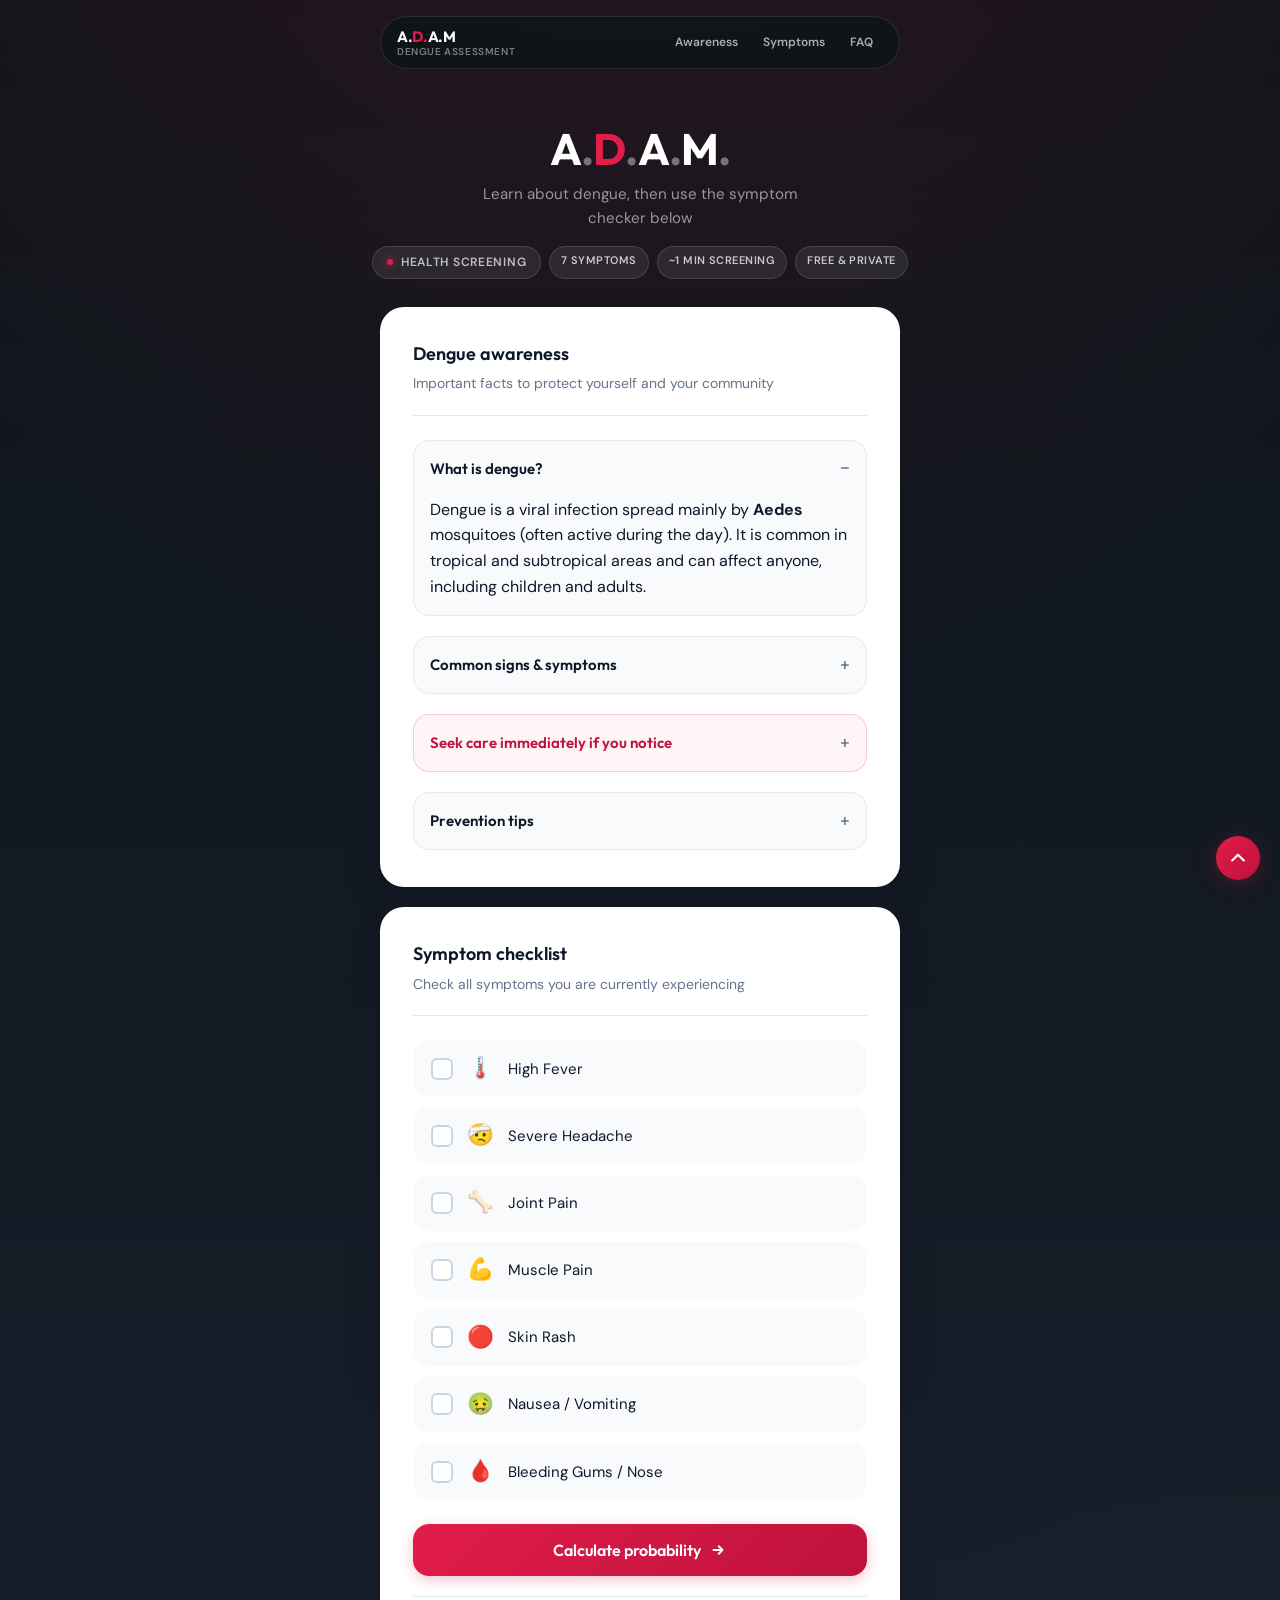
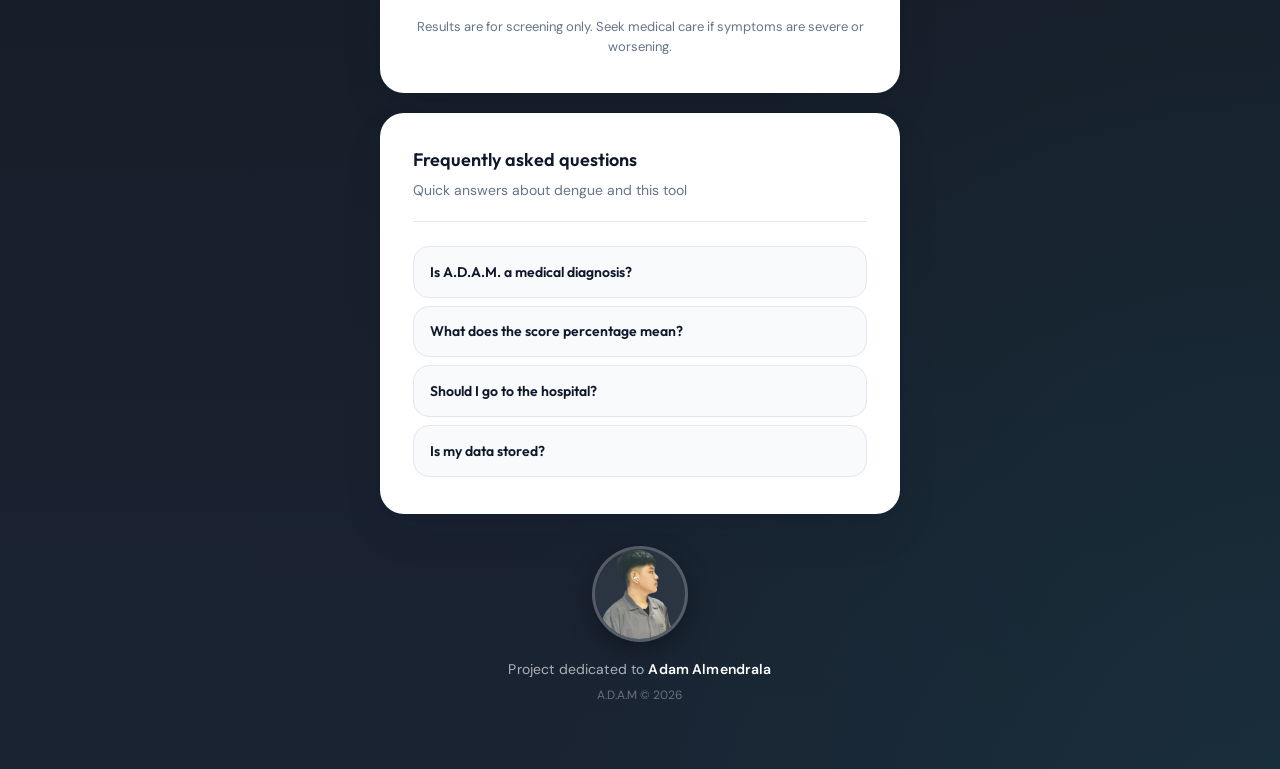
==== commit 01438358: "Remove duplicate brand badge in index.html" ====
--- a/index.html
+++ b/index.html
@@ -37,11 +37,11 @@
         </h1>
         <p class="subtitle">Learn about dengue, then use the symptom checker below</p>
         <div class="hero-pills" aria-label="Quick facts">
+            <span class="brand-badge">Health screening</span>
             <span class="pill">7 symptoms</span>
             <span class="pill">~1 min screening</span>
             <span class="pill">Free &amp; private</span>
         </div>
-        <div class="brand-badge">Health screening</div>
     </header>
 
     <main class="container">
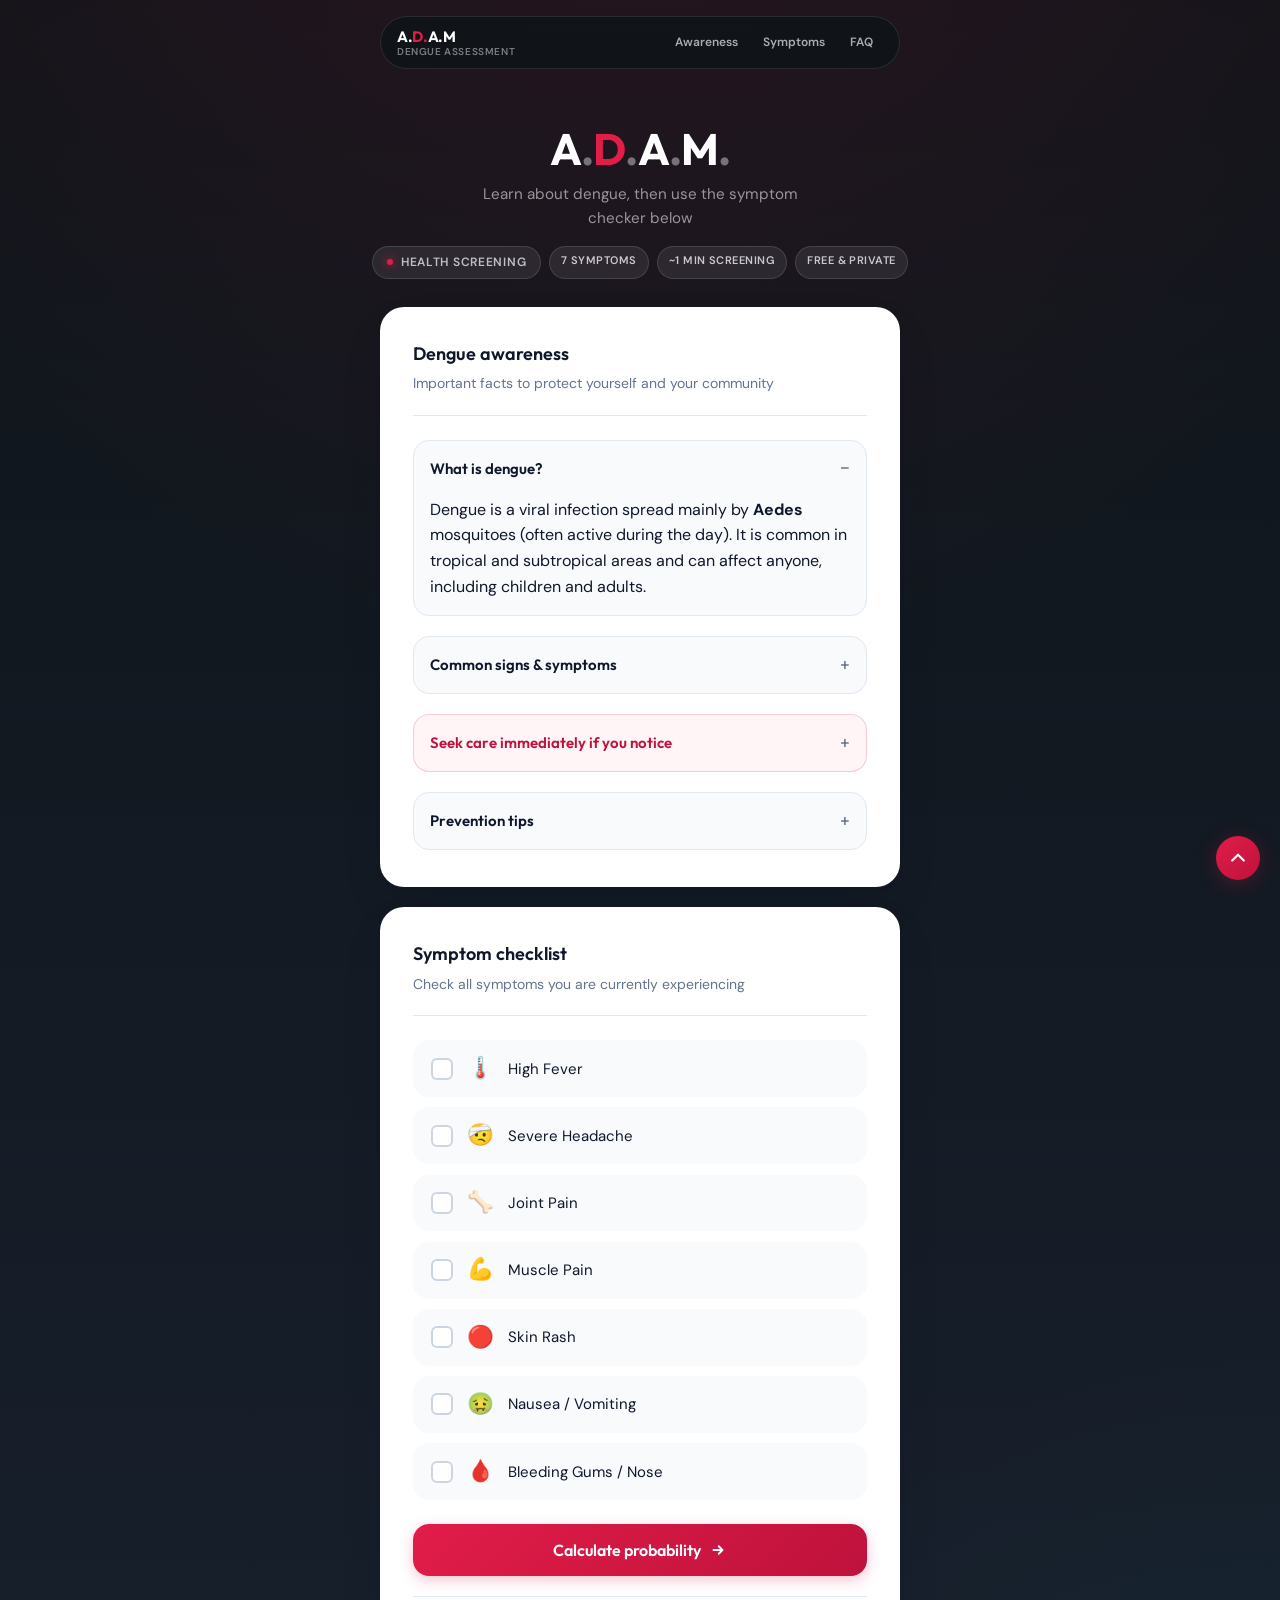
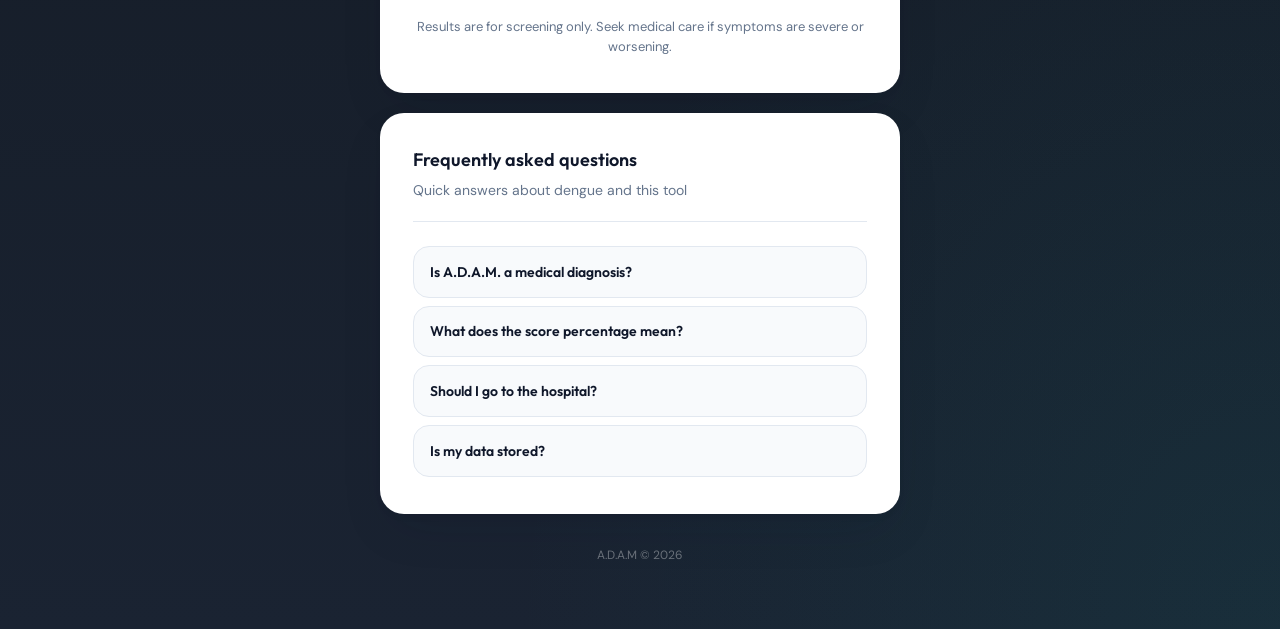
==== commit 79972fc3: "Remove dedication section from footer Removed dedication photo and dedication text from footer." ====
--- a/index.html
+++ b/index.html
@@ -225,16 +225,6 @@
     <div class="toast" id="toast" role="status" aria-live="polite" hidden></div>
 
     <footer class="page-footer">
-        <div class="dedication-photo-wrap">
-            <img
-                src="assets/images/adam-placeholder.svg"
-                alt="Adam Almendrala"
-                class="dedication-photo"
-                width="96"
-                height="96"
-            >
-        </div>
-        <p class="dedication">Project dedicated to <strong>Adam Almendrala</strong></p>
         <p class="copyright">A.D.A.M &copy; <span id="year"></span></p>
     </footer>
 </div>
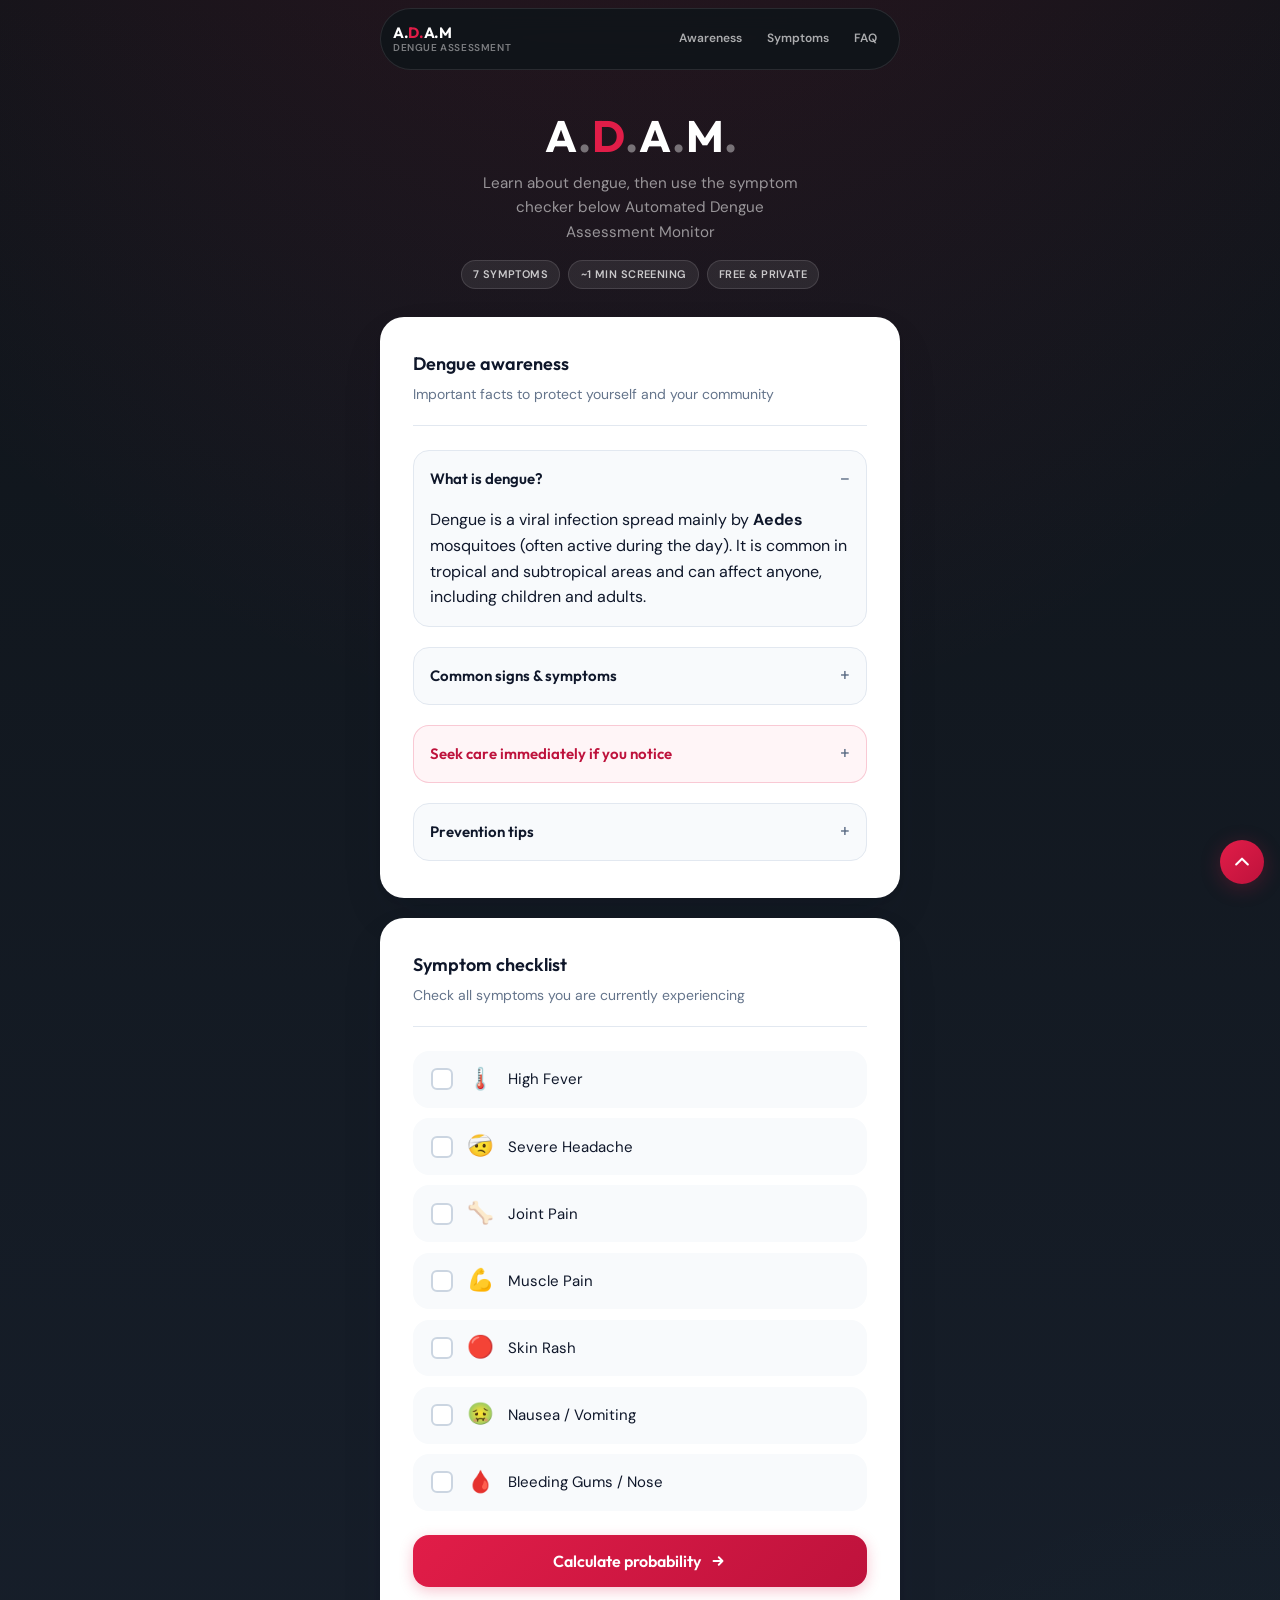
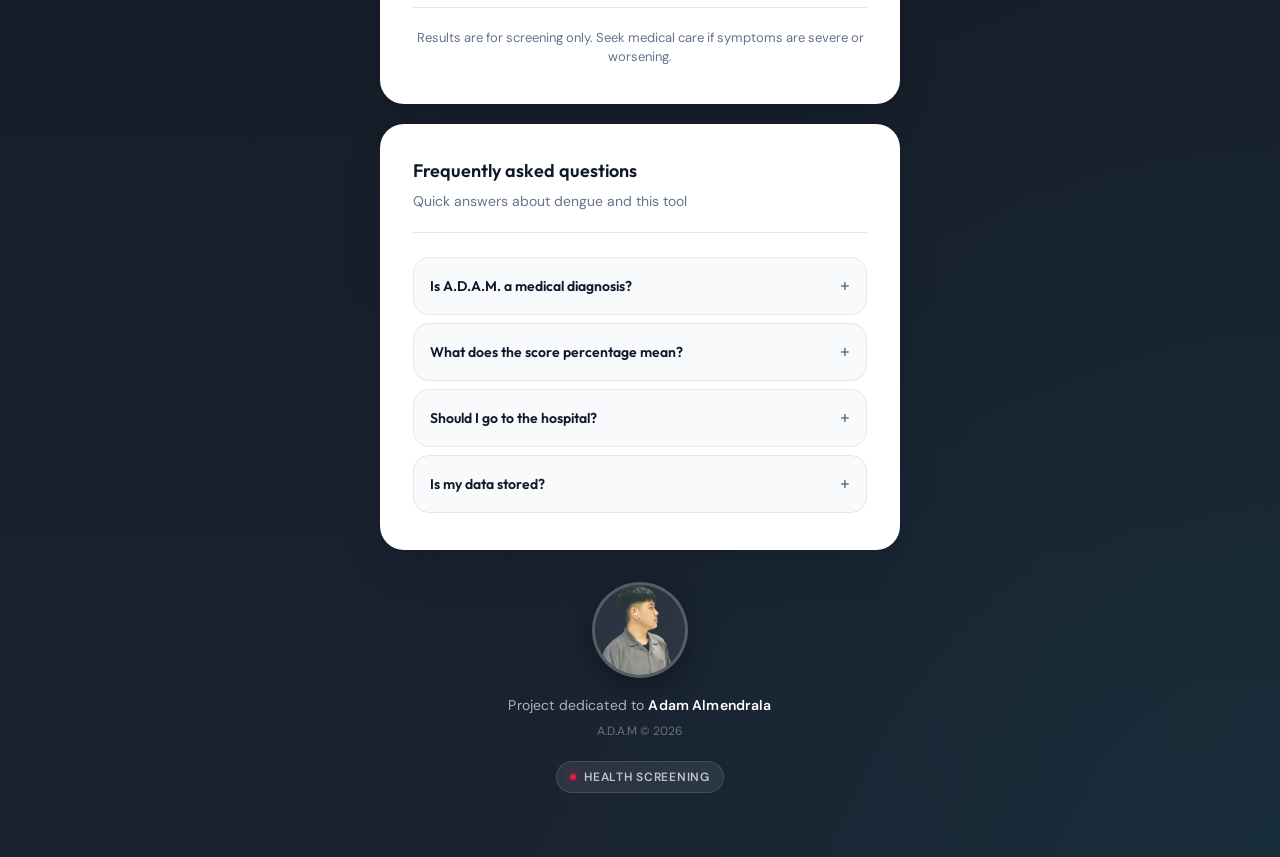
==== commit 5ee5d06d: "Update index.html" ====
--- a/index.html
+++ b/index.html
@@ -2,7 +2,10 @@
 <html lang="en">
 <head>
     <meta charset="UTF-8">
-    <meta name="viewport" content="width=device-width, initial-scale=1.0">
+    <meta name="viewport" content="width=device-width, initial-scale=1.0, viewport-fit=cover">
+    <meta name="mobile-web-app-capable" content="yes">
+    <meta name="apple-mobile-web-app-capable" content="yes">
+    <meta name="apple-mobile-web-app-status-bar-style" content="black-translucent">
     <meta name="description" content="A.D.A.M — free dengue symptom screening, awareness, and prevention tips.">
     <meta name="theme-color" content="#0f1419">
     <title>A.D.A.M — Dengue Assessment</title>
@@ -35,9 +38,11 @@
             <span class="acronym-letter" data-meaning="Assessment" tabindex="0">A</span><span class="acronym-dot" aria-hidden="true">.</span>
             <span class="acronym-letter" data-meaning="Monitor" tabindex="0">M</span><span class="acronym-dot" aria-hidden="true">.</span>
         </h1>
-        <p class="subtitle">Learn about dengue, then use the symptom checker below</p>
+        <p class="subtitle">
+            <span class="subtitle-long">Learn about dengue, then use the symptom checker below</span>
+            <span class="subtitle-acronym">Automated <span class="subtitle-acronym-accent">Dengue</span> Assessment Monitor</span>
+        </p>
         <div class="hero-pills" aria-label="Quick facts">
-            <span class="brand-badge">Health screening</span>
             <span class="pill">7 symptoms</span>
             <span class="pill">~1 min screening</span>
             <span class="pill">Free &amp; private</span>
@@ -225,7 +230,18 @@
     <div class="toast" id="toast" role="status" aria-live="polite" hidden></div>
 
     <footer class="page-footer">
+        <div class="dedication-photo-wrap">
+            <img
+                src="assets/images/adam-placeholder.svg"
+                alt="Adam Almendrala"
+                class="dedication-photo"
+                width="96"
+                height="96"
+            >
+        </div>
+        <p class="dedication">Project dedicated to <strong>Adam Almendrala</strong></p>
         <p class="copyright">A.D.A.M &copy; <span id="year"></span></p>
+        <div class="brand-badge">Health screening</div>
     </footer>
 </div>
 
--- a/assets/css/style.css
+++ b/assets/css/style.css
@@ -36,6 +36,10 @@
 
 html {
     scroll-behavior: smooth;
+    scroll-padding-top: 5.5rem;
+    -webkit-text-size-adjust: 100%;
+    text-size-adjust: 100%;
+    overflow-x: clip;
 }
 
 html.result-pending .page {
@@ -48,6 +52,9 @@
     line-height: 1.6;
     color: var(--color-text);
     min-height: 100vh;
+    min-height: 100dvh;
+    overflow-x: clip;
+    -webkit-tap-highlight-color: transparent;
     background: var(--color-bg);
     background-image:
         radial-gradient(ellipse 80% 50% at 50% -20%, rgba(225, 29, 72, 0.15), transparent),
@@ -59,10 +66,13 @@
 /* Layout */
 .page {
     min-height: 100vh;
+    min-height: 100dvh;
     display: flex;
     flex-direction: column;
     align-items: center;
-    padding: 0.5rem 1.25rem 3rem;
+    width: 100%;
+    padding: 0.5rem max(1rem, env(safe-area-inset-right)) calc(3rem + env(safe-area-inset-bottom))
+        max(1rem, env(safe-area-inset-left));
 }
 
 .container {
@@ -220,6 +230,12 @@
     cursor: help;
     transition: color var(--transition), transform var(--transition);
     outline: none;
+    padding: 0.15rem 0.1rem;
+    min-width: 1.25rem;
+    min-height: 44px;
+    display: inline-flex;
+    align-items: center;
+    justify-content: center;
 }
 
 .acronym-letter--accent {
@@ -285,9 +301,15 @@
 }
 
 .acronym-letter:hover::before,
-.acronym-letter:focus-visible::before {
+.acronym-letter:focus-visible::before,
+.acronym-letter.is-active::after,
+.acronym-letter.is-active::before {
     opacity: 1;
     visibility: visible;
+}
+
+.acronym-letter.is-active::after {
+    transform: translateX(-50%) translateY(0);
 }
 
 .brand .subtitle {
@@ -343,6 +365,7 @@
     align-items: center;
     gap: 0.875rem;
     padding: 0.9rem 1rem;
+    min-height: 52px;
     background: var(--color-surface-muted);
     border: 2px solid transparent;
     border-radius: var(--radius-md);
@@ -675,16 +698,16 @@
 /* Site navigation */
 .site-nav {
     position: sticky;
-    top: 0;
+    top: env(safe-area-inset-top, 0);
     z-index: 100;
     display: flex;
     align-items: center;
     justify-content: space-between;
-    gap: 1rem;
+    gap: 0.75rem;
     max-width: 520px;
-    width: calc(100% - 2.5rem);
-    margin: 1rem auto 0.5rem;
-    padding: 0.65rem 1rem;
+    width: min(520px, calc(100% - max(1rem, env(safe-area-inset-left)) - max(1rem, env(safe-area-inset-right))));
+    margin: max(0.5rem, env(safe-area-inset-top)) auto 0.5rem;
+    padding: 0.5rem 0.75rem;
     background: rgba(15, 20, 25, 0.85);
     backdrop-filter: blur(12px);
     -webkit-backdrop-filter: blur(12px);
@@ -746,7 +769,11 @@
     font-weight: 600;
     color: rgba(255, 255, 255, 0.65);
     text-decoration: none;
-    padding: 0.35rem 0.65rem;
+    padding: 0.5rem 0.65rem;
+    min-height: 44px;
+    display: inline-flex;
+    align-items: center;
+    justify-content: center;
     border-radius: 999px;
     transition: color var(--transition), background var(--transition);
 }
@@ -954,10 +981,31 @@
     font-size: 0.875rem;
     font-weight: 600;
     color: var(--color-text);
+    display: flex;
+    align-items: center;
+    justify-content: space-between;
+    gap: 0.5rem;
+    transition: background var(--transition);
 }
 
 .faq-item summary::-webkit-details-marker {
     display: none;
+}
+
+.faq-item summary::after {
+    content: '+';
+    font-size: 1.125rem;
+    font-weight: 400;
+    color: var(--color-text-muted);
+    flex-shrink: 0;
+}
+
+.faq-item[open] summary::after {
+    content: '−';
+}
+
+.faq-item summary:hover {
+    background: #fff;
 }
 
 .faq-item p {
@@ -1048,8 +1096,8 @@
 /* Back to top & toast */
 .back-to-top {
     position: fixed;
-    right: 1.25rem;
-    bottom: 1.25rem;
+    right: max(1rem, env(safe-area-inset-right));
+    bottom: max(1rem, env(safe-area-inset-bottom));
     z-index: 90;
     width: 44px;
     height: 44px;
@@ -1076,7 +1124,7 @@
 
 .toast {
     position: fixed;
-    bottom: 5rem;
+    bottom: calc(5rem + env(safe-area-inset-bottom));
     left: 50%;
     transform: translateX(-50%) translateY(12px);
     z-index: 110;
@@ -1092,6 +1140,8 @@
     transition: opacity 0.25s ease, transform 0.25s ease;
     pointer-events: none;
     white-space: nowrap;
+    max-width: min(90vw, 320px);
+    text-align: center;
 }
 
 .toast.is-visible {
@@ -1119,17 +1169,106 @@
     }
 }
 
-/* Responsive */
-@media (max-width: 400px) {
+/* Responsive — phones & small tablets */
+@media (max-width: 767px) {
+    .brand {
+        margin-bottom: 1.25rem;
+    }
+
+    .brand .subtitle {
+        font-size: 0.875rem;
+        padding: 0 0.25rem;
+    }
+
+    .hero-pills {
+        gap: 0.4rem;
+    }
+
+    .pill {
+        font-size: 0.625rem;
+    }
+
+    .card {
+        padding: 1.25rem 1rem 1.5rem;
+        border-radius: var(--radius-md);
+    }
+
+    .card-header {
+        margin-bottom: 1.25rem;
+        padding-bottom: 1rem;
+    }
+
+    .card-header h2 {
+        font-size: 1rem;
+    }
+
+    .awareness-accordion summary,
+    .faq-item summary {
+        min-height: 48px;
+        padding: 0.9rem 0.85rem;
+        font-size: 0.875rem;
+    }
+
+    .symptom-progress-header {
+        flex-direction: column;
+        align-items: flex-start;
+        gap: 0.25rem;
+    }
+
+    .symptom label {
+        padding: 0.85rem 0.75rem;
+    }
+
+    .symptom-text {
+        font-size: 0.875rem;
+    }
+
+    .btn-primary {
+        min-height: 52px;
+        font-size: 0.9375rem;
+    }
+
+    .btn-secondary {
+        min-height: 48px;
+        font-size: 0.8125rem;
+    }
+
+    .btn-ghost {
+        min-height: 44px;
+        padding: 0.5rem 0.75rem;
+    }
+
     .result-actions {
         grid-template-columns: 1fr;
+        gap: 0.5rem;
+    }
+
+    .result-gauge {
+        width: 150px;
+        height: 150px;
+    }
+
+    .result-gauge-inner h2 {
+        font-size: 2rem;
+    }
+
+    .risk {
+        font-size: 1rem;
+        padding: 0.9rem 1rem;
+    }
+
+    .acronym-letter::after {
+        font-size: 0.625rem;
+        max-width: 140px;
+        white-space: normal;
+        text-align: center;
     }
 
     .site-nav {
         flex-wrap: wrap;
         justify-content: center;
         border-radius: var(--radius-lg);
-        padding: 0.75rem 1rem;
+        padding: 0.65rem 0.85rem;
     }
 
     .site-nav-logo {
@@ -1140,21 +1279,56 @@
     .site-nav-links {
         width: 100%;
         justify-content: center;
+        gap: 0.15rem;
     }
 
     .site-nav-links a {
+        flex: 1 1 auto;
         font-size: 0.6875rem;
-        padding: 0.3rem 0.5rem;
+        padding: 0.45rem 0.4rem;
     }
 
     .site-nav-logo-tagline {
         display: none;
     }
-}
-
-@media (min-width: 480px) {
+
+    .back-to-top {
+        width: 48px;
+        height: 48px;
+    }
+
+    .toast {
+        white-space: normal;
+        border-radius: var(--radius-md);
+    }
+}
+
+@media (max-width: 360px) {
+    .brand h1,
+    .brand-acronym {
+        font-size: 2rem;
+    }
+
+    .site-nav-links a {
+        font-size: 0.625rem;
+        padding: 0.4rem 0.3rem;
+    }
+}
+
+@media (hover: none) and (pointer: coarse) {
+    .btn-primary:hover,
+    .btn-primary:active {
+        transform: none;
+    }
+
+    .symptom label:hover {
+        transform: none;
+    }
+}
+
+@media (min-width: 768px) {
     .page {
-        padding: 3rem 1.5rem 4rem;
+        padding: 2rem 1.5rem calc(4rem + env(safe-area-inset-bottom));
     }
 
     .card {
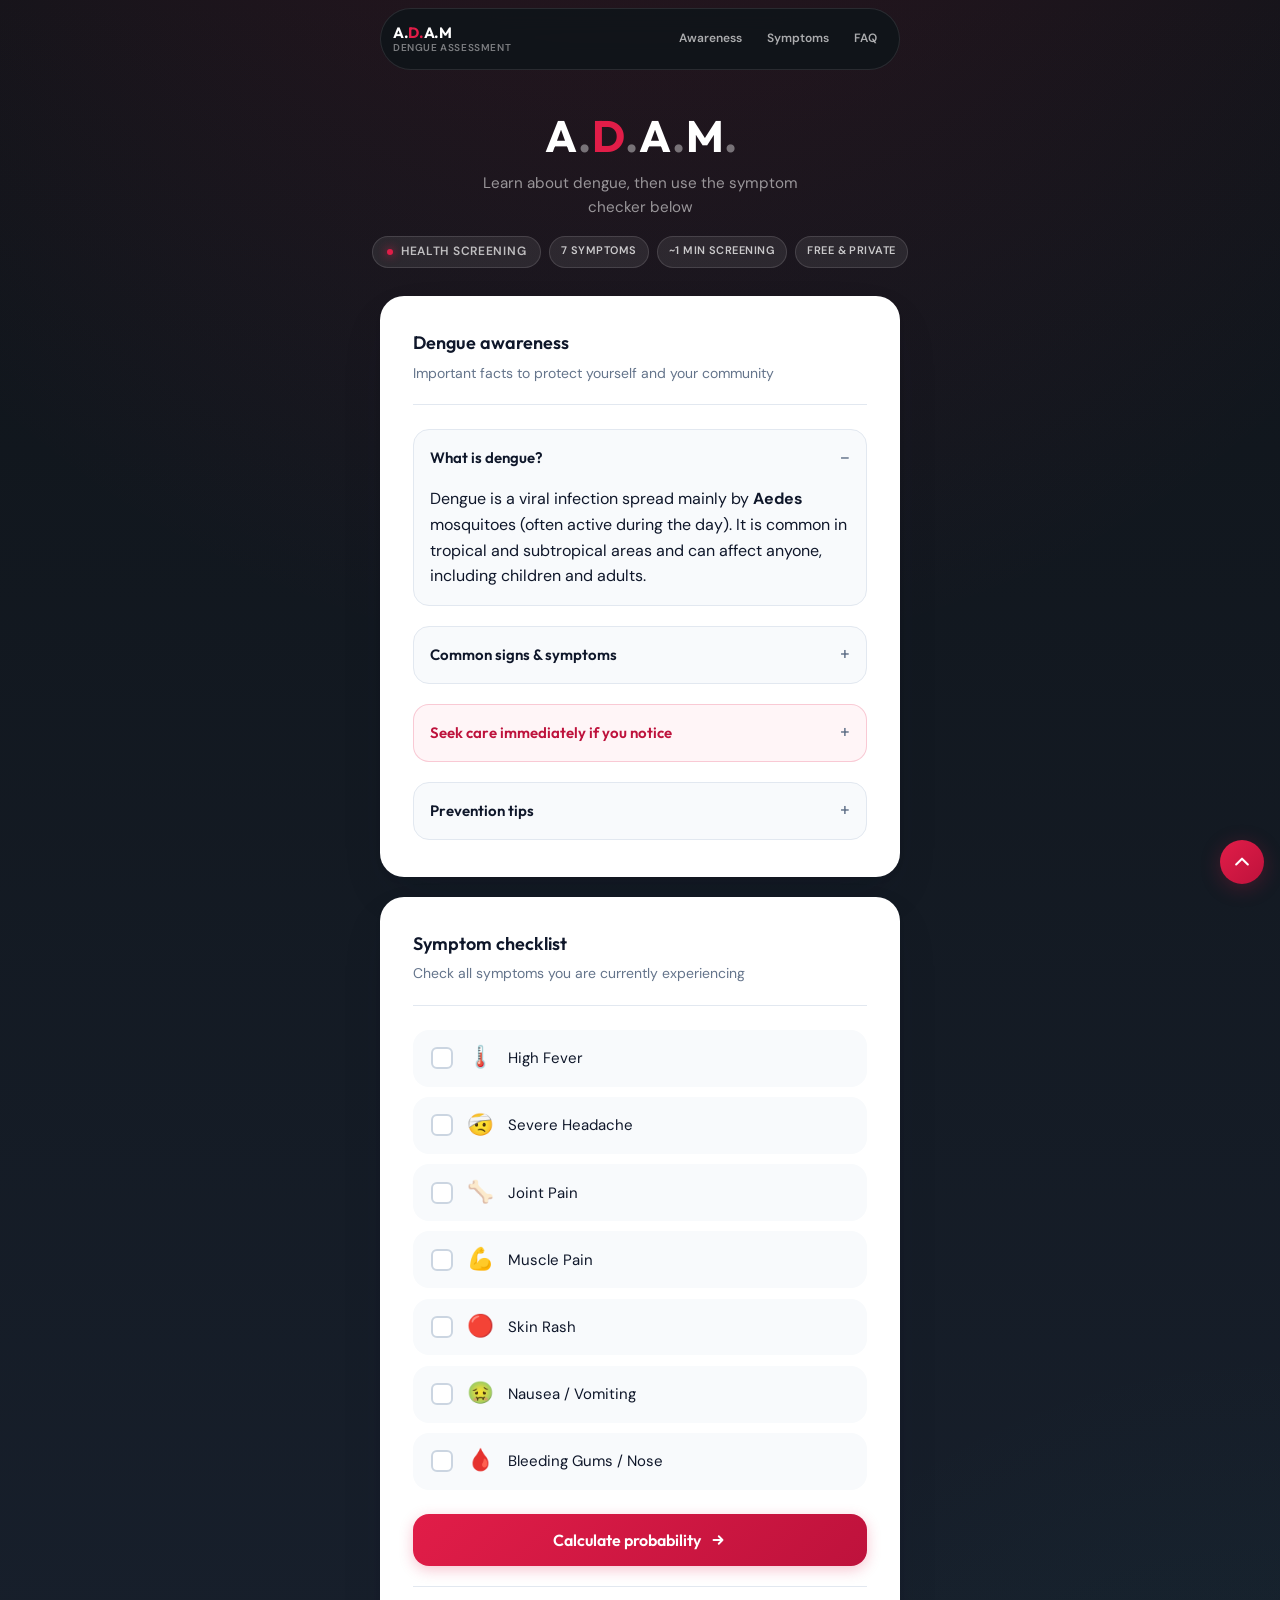
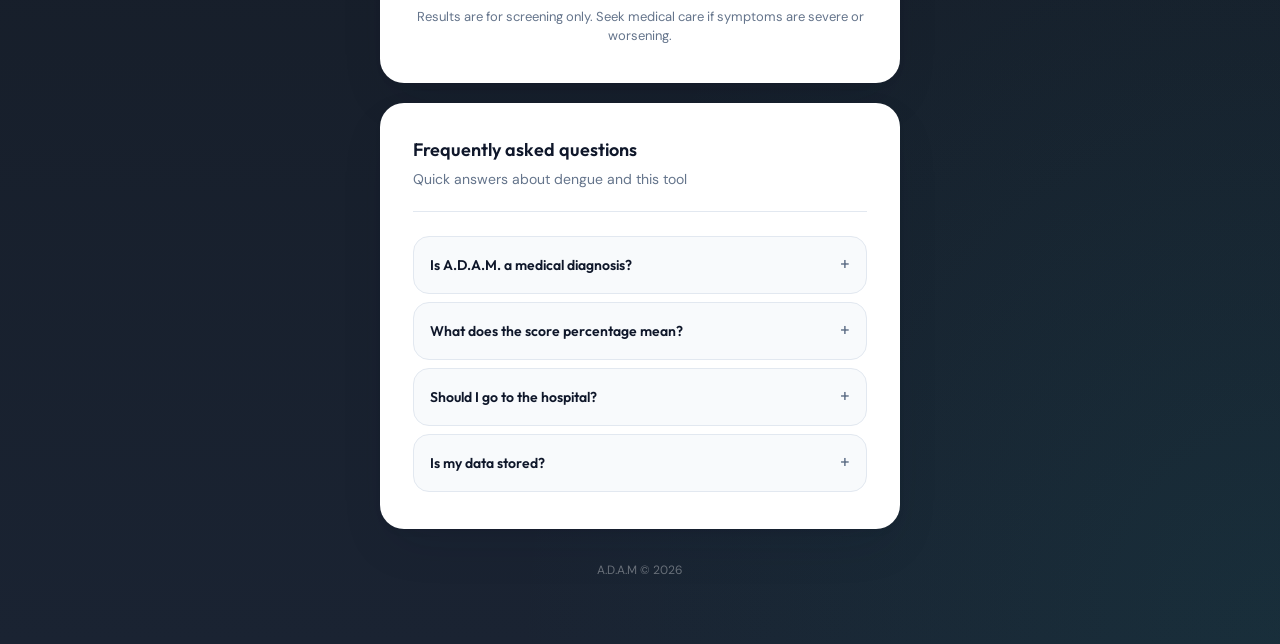
==== commit 196fbb3d: "Update index.html" ====
--- a/index.html
+++ b/index.html
@@ -43,6 +43,7 @@
             <span class="subtitle-acronym">Automated <span class="subtitle-acronym-accent">Dengue</span> Assessment Monitor</span>
         </p>
         <div class="hero-pills" aria-label="Quick facts">
+            <span class="brand-badge">Health screening</span>
             <span class="pill">7 symptoms</span>
             <span class="pill">~1 min screening</span>
             <span class="pill">Free &amp; private</span>
@@ -230,18 +231,7 @@
     <div class="toast" id="toast" role="status" aria-live="polite" hidden></div>
 
     <footer class="page-footer">
-        <div class="dedication-photo-wrap">
-            <img
-                src="assets/images/adam-placeholder.svg"
-                alt="Adam Almendrala"
-                class="dedication-photo"
-                width="96"
-                height="96"
-            >
-        </div>
-        <p class="dedication">Project dedicated to <strong>Adam Almendrala</strong></p>
         <p class="copyright">A.D.A.M &copy; <span id="year"></span></p>
-        <div class="brand-badge">Health screening</div>
     </footer>
 </div>
 
--- a/assets/css/style.css
+++ b/assets/css/style.css
@@ -321,6 +321,15 @@
     margin-right: auto;
 }
 
+.subtitle-acronym {
+    display: none;
+}
+
+.subtitle-acronym-accent {
+    color: var(--color-primary);
+    font-weight: 600;
+}
+
 /* Card */
 .card {
     background: var(--color-surface);
@@ -1176,8 +1185,45 @@
     }
 
     .brand .subtitle {
-        font-size: 0.875rem;
-        padding: 0 0.25rem;
+        font-size: 0.8125rem;
+        padding: 0 0.5rem;
+        max-width: 280px;
+        line-height: 1.45;
+        letter-spacing: 0.01em;
+    }
+
+    .subtitle-long {
+        display: none;
+    }
+
+    .subtitle-acronym {
+        display: block;
+    }
+
+    .brand-acronym {
+        font-size: clamp(1.75rem, 8vw, 2.25rem);
+    }
+
+    .acronym-letter {
+        cursor: default;
+        min-width: 0;
+        min-height: 0;
+        padding: 0 0.05rem;
+    }
+
+    .acronym-letter::after,
+    .acronym-letter::before {
+        display: none;
+    }
+
+    .acronym-letter:hover,
+    .acronym-letter:focus-visible {
+        transform: none;
+    }
+
+    .acronym-letter:not(.acronym-letter--accent):hover,
+    .acronym-letter:not(.acronym-letter--accent):focus-visible {
+        color: #fff;
     }
 
     .hero-pills {
@@ -1265,31 +1311,33 @@
     }
 
     .site-nav {
-        flex-wrap: wrap;
-        justify-content: center;
-        border-radius: var(--radius-lg);
-        padding: 0.65rem 0.85rem;
+        gap: 0.35rem;
+        margin-top: max(0.35rem, env(safe-area-inset-top));
+        margin-bottom: 0.35rem;
+        padding: 0.3rem 0.45rem;
+        width: min(520px, calc(100% - max(0.65rem, env(safe-area-inset-left)) - max(0.65rem, env(safe-area-inset-right))));
     }
 
     .site-nav-logo {
-        align-items: center;
-        width: 100%;
-    }
-
-    .site-nav-links {
-        width: 100%;
-        justify-content: center;
-        gap: 0.15rem;
-    }
-
-    .site-nav-links a {
-        flex: 1 1 auto;
-        font-size: 0.6875rem;
-        padding: 0.45rem 0.4rem;
+        gap: 0;
+    }
+
+    .site-nav-logo-mark {
+        font-size: 0.8125rem;
     }
 
     .site-nav-logo-tagline {
         display: none;
+    }
+
+    .site-nav-links {
+        gap: 0.1rem;
+    }
+
+    .site-nav-links a {
+        font-size: 0.6875rem;
+        min-height: 32px;
+        padding: 0.3rem 0.45rem;
     }
 
     .back-to-top {
@@ -1309,9 +1357,18 @@
         font-size: 2rem;
     }
 
+    .site-nav {
+        padding: 0.25rem 0.35rem;
+    }
+
+    .site-nav-logo-mark {
+        font-size: 0.75rem;
+    }
+
     .site-nav-links a {
         font-size: 0.625rem;
-        padding: 0.4rem 0.3rem;
+        min-height: 30px;
+        padding: 0.25rem 0.35rem;
     }
 }
 
